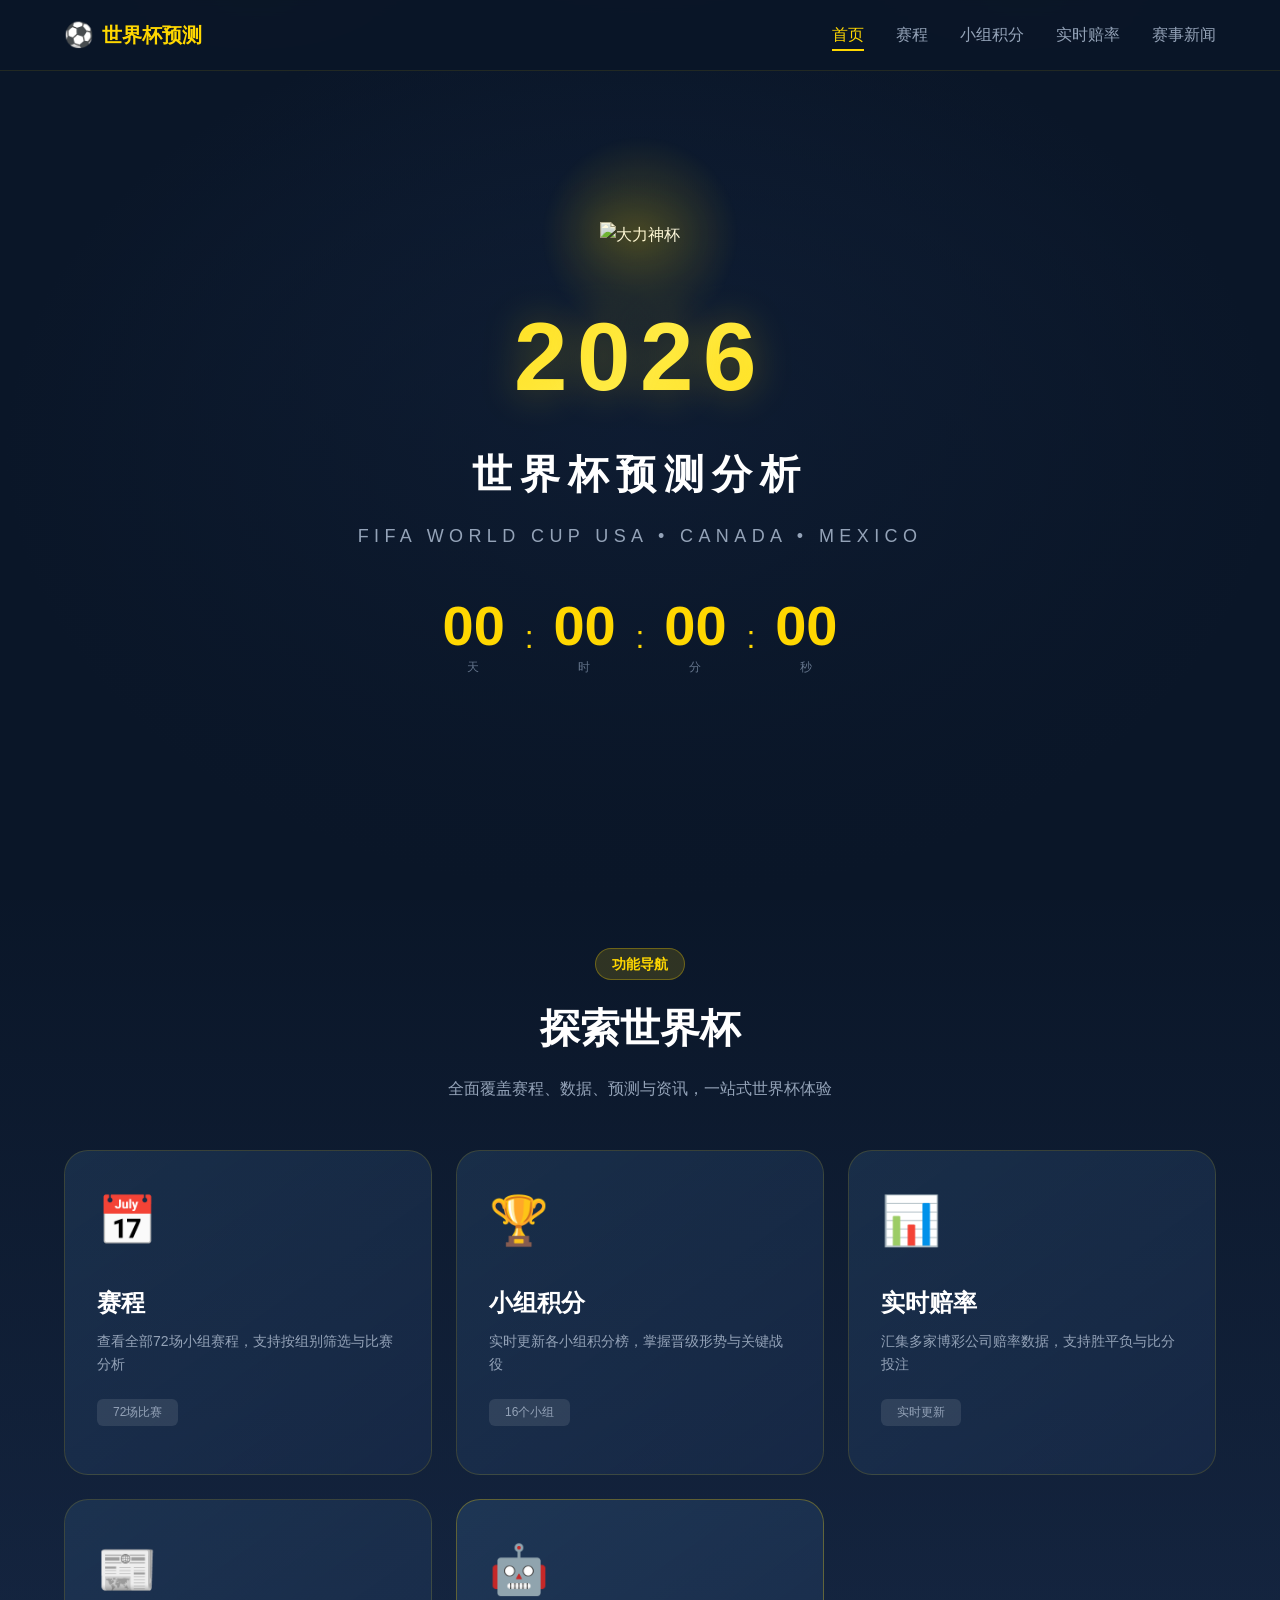
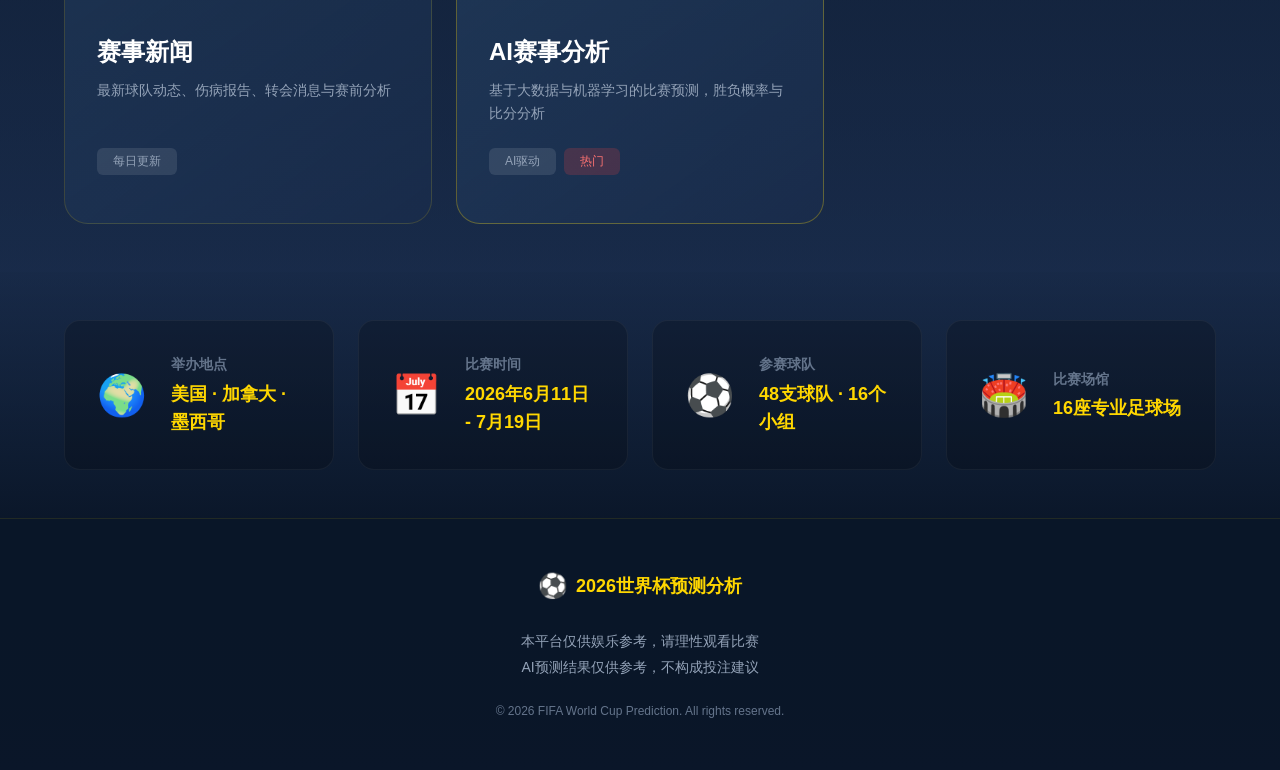
==== index.html @ 812a58b4 "v2.0: 新网站架构 - 6页面完整版" ====
<!DOCTYPE html>
<html lang="zh-CN">
<head>
    <meta charset="UTF-8">
    <meta name="viewport" content="width=device-width, initial-scale=1.0">
    <title>2026世界杯预测分析 - 官方网站</title>
    <link rel="stylesheet" href="styles.css">
</head>
<body>
    <!-- 导航栏 -->
    <nav class="main-nav">
        <div class="nav-container">
            <a href="index.html" class="nav-logo">
                <span class="logo-icon">⚽</span>
                <span class="logo-text">世界杯预测</span>
            </a>
            <ul class="nav-menu">
                <li><a href="index.html" class="nav-link active">首页</a></li>
                <li><a href="schedule.html" class="nav-link">赛程</a></li>
                <li><a href="#" class="nav-link">小组积分</a></li>
                <li><a href="#" class="nav-link">实时赔率</a></li>
                <li><a href="#" class="nav-link">赛事新闻</a></li>
            </ul>
            <button class="nav-toggle" id="navToggle">
                <span></span>
                <span></span>
                <span></span>
            </button>
        </div>
    </nav>

    <!-- 顶部英雄区域 -->
    <header class="hero-section">
        <div class="hero-overlay"></div>
        <div class="stadium-lights"></div>
        <div class="hero-content">
            <div class="trophy-container">
                <img src="https://upload.wikimedia.org/wikipedia/commons/thumb/b/b9/2022_FIFA_World_Cup_%E2%80%93_Trophy.jpg/800px-2022_FIFA_World_Cup_%E2%80%93_Trophy.jpg" 
                     alt="大力神杯" class="trophy-icon">
                <div class="trophy-glow"></div>
            </div>
            <h1 class="hero-title">
                <span class="year-text">2026</span>
                <span class="world-cup-text">世界杯预测分析</span>
            </h1>
            <p class="hero-subtitle">FIFA World Cup USA • Canada • Mexico</p>
            <div class="match-countdown">
                <div class="countdown-item">
                    <span class="countdown-number" id="days">--</span>
                    <span class="countdown-label">天</span>
                </div>
                <div class="countdown-separator">:</div>
                <div class="countdown-item">
                    <span class="countdown-number" id="hours">--</span>
                    <span class="countdown-label">时</span>
                </div>
                <div class="countdown-separator">:</div>
                <div class="countdown-item">
                    <span class="countdown-number" id="minutes">--</span>
                    <span class="countdown-label">分</span>
                </div>
                <div class="countdown-separator">:</div>
                <div class="countdown-item">
                    <span class="countdown-number" id="seconds">--</span>
                    <span class="countdown-label">秒</span>
                </div>
            </div>
        </div>
    </header>

    <!-- 功能入口卡片 -->
    <section class="section portal-section">
        <div class="container">
            <div class="section-header">
                <span class="section-badge">功能导航</span>
                <h2 class="section-title">探索世界杯</h2>
                <p class="section-desc">全面覆盖赛程、数据、预测与资讯，一站式世界杯体验</p>
            </div>
            
            <div class="portal-grid">
                <!-- 赛程入口 -->
                <a href="schedule.html" class="portal-card">
                    <div class="portal-icon">📅</div>
                    <h3 class="portal-title">赛程</h3>
                    <p class="portal-desc">查看全部72场小组赛程，支持按组别筛选与比赛分析</p>
                    <div class="portal-meta">
                        <span class="portal-badge">72场比赛</span>
                    </div>
                    <div class="portal-arrow">→</div>
                </a>

                <!-- 小组积分入口 -->
                <a href="#" class="portal-card">
                    <div class="portal-icon">🏆</div>
                    <h3 class="portal-title">小组积分</h3>
                    <p class="portal-desc">实时更新各小组积分榜，掌握晋级形势与关键战役</p>
                    <div class="portal-meta">
                        <span class="portal-badge">16个小组</span>
                    </div>
                    <div class="portal-arrow">→</div>
                </a>

                <!-- 实时赔率入口 -->
                <a href="#" class="portal-card">
                    <div class="portal-icon">📊</div>
                    <h3 class="portal-title">实时赔率</h3>
                    <p class="portal-desc">汇集多家博彩公司赔率数据，支持胜平负与比分投注</p>
                    <div class="portal-meta">
                        <span class="portal-badge">实时更新</span>
                    </div>
                    <div class="portal-arrow">→</div>
                </a>

                <!-- 赛事新闻入口 -->
                <a href="#" class="portal-card">
                    <div class="portal-icon">📰</div>
                    <h3 class="portal-title">赛事新闻</h3>
                    <p class="portal-desc">最新球队动态、伤病报告、转会消息与赛前分析</p>
                    <div class="portal-meta">
                        <span class="portal-badge">每日更新</span>
                    </div>
                    <div class="portal-arrow">→</div>
                </a>

                <!-- 实时赛事分析入口 -->
                <a href="#" class="portal-card featured">
                    <div class="portal-icon">🤖</div>
                    <h3 class="portal-title">AI赛事分析</h3>
                    <p class="portal-desc">基于大数据与机器学习的比赛预测，胜负概率与比分分析</p>
                    <div class="portal-meta">
                        <span class="portal-badge">AI驱动</span>
                        <span class="portal-badge hot">热门</span>
                    </div>
                    <div class="portal-arrow">→</div>
                </a>
            </div>
        </div>
    </section>

    <!-- 赛事信息 -->
    <section class="section info-section">
        <div class="container">
            <div class="info-grid">
                <div class="info-card">
                    <div class="info-icon">🌍</div>
                    <div class="info-content">
                        <h4>举办地点</h4>
                        <p>美国 · 加拿大 · 墨西哥</p>
                    </div>
                </div>
                <div class="info-card">
                    <div class="info-icon">📅</div>
                    <div class="info-content">
                        <h4>比赛时间</h4>
                        <p>2026年6月11日 - 7月19日</p>
                    </div>
                </div>
                <div class="info-card">
                    <div class="info-icon">⚽</div>
                    <div class="info-content">
                        <h4>参赛球队</h4>
                        <p>48支球队 · 16个小组</p>
                    </div>
                </div>
                <div class="info-card">
                    <div class="info-icon">🏟️</div>
                    <div class="info-content">
                        <h4>比赛场馆</h4>
                        <p>16座专业足球场</p>
                    </div>
                </div>
            </div>
        </div>
    </section>

    <!-- 页脚 -->
    <footer class="site-footer">
        <div class="container">
            <div class="footer-content">
                <div class="footer-brand">
                    <span class="footer-logo">⚽</span>
                    <span class="footer-text">2026世界杯预测分析</span>
                </div>
                <div class="footer-disclaimer">
                    <p>本平台仅供娱乐参考，请理性观看比赛</p>
                    <p>AI预测结果仅供参考，不构成投注建议</p>
                </div>
                <div class="footer-links">
                    <p>© 2026 FIFA World Cup Prediction. All rights reserved.</p>
                </div>
            </div>
        </div>
    </footer>

    <script>
        // 倒计时功能
        function initCountdown() {
            const worldCupStart = new Date('2026-06-11T19:00:00-05:00');
            
            function updateCountdown() {
                const now = new Date();
                const diff = worldCupStart - now;

                if (diff <= 0) {
                    document.getElementById('days').textContent = '00';
                    document.getElementById('hours').textContent = '00';
                    document.getElementById('minutes').textContent = '00';
                    document.getElementById('seconds').textContent = '00';
                    return;
                }

                const days = Math.floor(diff / (1000 * 60 * 60 * 24));
                const hours = Math.floor((diff % (1000 * 60 * 60 * 24)) / (1000 * 60 * 60));
                const minutes = Math.floor((diff % (1000 * 60 * 60)) / (1000 * 60));
                const seconds = Math.floor((diff % (1000 * 60)) / 1000);

                document.getElementById('days').textContent = String(days).padStart(2, '0');
                document.getElementById('hours').textContent = String(hours).padStart(2, '0');
                document.getElementById('minutes').textContent = String(minutes).padStart(2, '0');
                document.getElementById('seconds').textContent = String(seconds).padStart(2, '0');
            }

            updateCountdown();
            setInterval(updateCountdown, 1000);
        }

        // 导航功能
        function initNavigation() {
            const navToggle = document.getElementById('navToggle');
            const navMenu = document.querySelector('.nav-menu');
            const mainNav = document.querySelector('.main-nav');

            navToggle.addEventListener('click', () => {
                navToggle.classList.toggle('active');
                navMenu.classList.toggle('active');
            });

            window.addEventListener('scroll', () => {
                if (window.scrollY > 100) {
                    mainNav.classList.add('scrolled');
                } else {
                    mainNav.classList.remove('scrolled');
                }
            });
        }

        // 卡片动画
        function initAnimations() {
            const cards = document.querySelectorAll('.portal-card');
            cards.forEach((card, index) => {
                card.style.animationDelay = `${index * 100}ms`;
                card.classList.add('fade-in');
            });
        }

        document.addEventListener('DOMContentLoaded', () => {
            initCountdown();
            initNavigation();
            initAnimations();
        });
    </script>
</body>
</html>
---- styles.css ----
/* ==========================================
   2026世界杯预测分析 - 样式表
   深蓝色主题 · 模块化设计 · 响应式布局
   ========================================== */

/* CSS变量 */
:root {
    /* 主题色 */
    --primary-dark: #0a1628;
    --primary-blue: #1a2d4d;
    --primary-light: #2a4a6d;
    --accent-gold: #ffd700;
    --accent-gold-light: #ffe44d;
    
    /* 功能色 */
    --success-green: #4ade80;
    --warning-orange: #fb923c;
    --danger-red: #f87171;
    --info-blue: #60a5fa;
    
    /* 文字色 */
    --text-primary: #ffffff;
    --text-secondary: #94a3b8;
    --text-muted: #64748b;
    
    /* 渐变 */
    --gradient-gold: linear-gradient(135deg, #ffd700, #ffed4a, #ffd700);
    --gradient-blue: linear-gradient(180deg, #0a1628 0%, #1a2d4d 100%);
    --gradient-card: linear-gradient(145deg, rgba(42, 74, 109, 0.4), rgba(26, 45, 77, 0.6));
    
    /* 间距 */
    --space-xs: 0.25rem;
    --space-sm: 0.5rem;
    --space-md: 1rem;
    --space-lg: 1.5rem;
    --space-xl: 2rem;
    --space-2xl: 3rem;
    
    /* 圆角 */
    --radius-sm: 0.375rem;
    --radius-md: 0.75rem;
    --radius-lg: 1rem;
    --radius-xl: 1.5rem;
    
    /* 阴影 */
    --shadow-sm: 0 2px 4px rgba(0, 0, 0, 0.3);
    --shadow-md: 0 4px 12px rgba(0, 0, 0, 0.4);
    --shadow-lg: 0 8px 24px rgba(0, 0, 0, 0.5);
    --shadow-glow: 0 0 30px rgba(255, 215, 0, 0.3);
}

/* 重置与基础 */
*, *::before, *::after {
    box-sizing: border-box;
    margin: 0;
    padding: 0;
}

html {
    scroll-behavior: smooth;
}

body {
    font-family: 'Segoe UI', 'PingFang SC', 'Microsoft YaHei', sans-serif;
    background: var(--gradient-blue);
    color: var(--text-primary);
    line-height: 1.6;
    min-height: 100vh;
    overflow-x: hidden;
}

a {
    color: inherit;
    text-decoration: none;
}

ul, ol {
    list-style: none;
}

img {
    max-width: 100%;
    height: auto;
}

/* 容器 */
.container {
    width: 100%;
    max-width: 1200px;
    margin: 0 auto;
    padding: 0 var(--space-lg);
}

/* 章节通用 */
.section {
    padding: var(--space-2xl) 0;
}

/* ==========================================
   顶部英雄区域
   ========================================== */
.hero-section {
    position: relative;
    min-height: 100vh;
    display: flex;
    flex-direction: column;
    align-items: center;
    justify-content: center;
    text-align: center;
    overflow: hidden;
    background: 
        radial-gradient(ellipse at center, rgba(26, 45, 77, 0.8) 0%, rgba(10, 22, 40, 1) 70%),
        url('https://images.unsplash.com/photo-1574629810360-7efbbe195018?w=1920&q=80') center/cover;
}

.hero-overlay {
    position: absolute;
    inset: 0;
    background: 
        linear-gradient(180deg, rgba(10, 22, 40, 0.3) 0%, rgba(10, 22, 40, 0.7) 50%, rgba(10, 22, 40, 0.95) 100%);
}

.stadium-lights {
    position: absolute;
    top: 0;
    left: 0;
    right: 0;
    height: 300px;
    background: 
        radial-gradient(ellipse 30% 50% at 20% 0%, rgba(255, 215, 0, 0.1) 0%, transparent 50%),
        radial-gradient(ellipse 30% 50% at 80% 0%, rgba(255, 215, 0, 0.1) 0%, transparent 50%),
        radial-gradient(ellipse 50% 30% at 50% 0%, rgba(255, 215, 0, 0.05) 0%, transparent 50%);
    pointer-events: none;
}

.hero-content {
    position: relative;
    z-index: 10;
    padding: var(--space-xl);
}

.trophy-container {
    position: relative;
    display: inline-block;
    margin-bottom: var(--space-xl);
}

.trophy-icon {
    width: 120px;
    height: auto;
    filter: drop-shadow(0 0 20px rgba(255, 215, 0, 0.5));
    animation: float 3s ease-in-out infinite;
}

@keyframes float {
    0%, 100% { transform: translateY(0); }
    50% { transform: translateY(-10px); }
}

.trophy-glow {
    position: absolute;
    top: 50%;
    left: 50%;
    transform: translate(-50%, -50%);
    width: 200px;
    height: 200px;
    background: radial-gradient(circle, rgba(255, 215, 0, 0.2) 0%, transparent 70%);
    animation: pulse 2s ease-in-out infinite;
}

@keyframes pulse {
    0%, 100% { opacity: 0.5; transform: translate(-50%, -50%) scale(1); }
    50% { opacity: 1; transform: translate(-50%, -50%) scale(1.1); }
}

.hero-title {
    display: flex;
    flex-direction: column;
    gap: var(--space-sm);
    margin-bottom: var(--space-md);
}

.year-text {
    font-size: clamp(3rem, 10vw, 6rem);
    font-weight: 900;
    background: var(--gradient-gold);
    -webkit-background-clip: text;
    -webkit-text-fill-color: transparent;
    background-clip: text;
    text-shadow: 0 0 40px rgba(255, 215, 0, 0.3);
    letter-spacing: 0.1em;
}

.world-cup-text {
    font-size: clamp(1.5rem, 4vw, 2.5rem);
    font-weight: 600;
    color: var(--text-primary);
    letter-spacing: 0.2em;
}

.hero-subtitle {
    font-size: clamp(0.875rem, 2vw, 1.125rem);
    color: var(--text-secondary);
    letter-spacing: 0.3em;
    text-transform: uppercase;
    margin-bottom: var(--space-2xl);
}

.match-countdown {
    display: flex;
    align-items: center;
    justify-content: center;
    gap: var(--space-md);
}

.countdown-item {
    display: flex;
    flex-direction: column;
    align-items: center;
    min-width: 70px;
}

.countdown-number {
    font-size: clamp(2rem, 6vw, 3.5rem);
    font-weight: 700;
    color: var(--accent-gold);
    line-height: 1;
    font-variant-numeric: tabular-nums;
}

.countdown-label {
    font-size: 0.75rem;
    color: var(--text-muted);
    text-transform: uppercase;
    letter-spacing: 0.1em;
    margin-top: var(--space-xs);
}

.countdown-separator {
    font-size: 2rem;
    color: var(--accent-gold);
    font-weight: 300;
    animation: blink 1s step-end infinite;
}

@keyframes blink {
    0%, 100% { opacity: 1; }
    50% { opacity: 0.3; }
}

/* ==========================================
   导航栏
   ========================================== */
.main-nav {
    position: fixed;
    top: 0;
    left: 0;
    right: 0;
    z-index: 1000;
    background: rgba(10, 22, 40, 0.95);
    backdrop-filter: blur(10px);
    border-bottom: 1px solid rgba(255, 215, 0, 0.1);
    transition: all 0.3s ease;
}

.main-nav.scrolled {
    background: rgba(10, 22, 40, 0.98);
    box-shadow: var(--shadow-md);
}

.nav-container {
    display: flex;
    align-items: center;
    justify-content: space-between;
    max-width: 1200px;
    margin: 0 auto;
    padding: var(--space-md) var(--space-lg);
}

.nav-logo {
    display: flex;
    align-items: center;
    gap: var(--space-sm);
}

.logo-icon {
    font-size: 1.5rem;
}

.logo-text {
    font-size: 1.25rem;
    font-weight: 700;
    color: var(--accent-gold);
}

.nav-menu {
    display: flex;
    gap: var(--space-xl);
}

.nav-link {
    position: relative;
    padding: var(--space-sm) 0;
    font-weight: 500;
    color: var(--text-secondary);
    transition: color 0.3s ease;
}

.nav-link:hover,
.nav-link.active {
    color: var(--accent-gold);
}

.nav-link::after {
    content: '';
    position: absolute;
    bottom: 0;
    left: 0;
    width: 0;
    height: 2px;
    background: var(--accent-gold);
    transition: width 0.3s ease;
}

.nav-link:hover::after,
.nav-link.active::after {
    width: 100%;
}

.nav-toggle {
    display: none;
    flex-direction: column;
    gap: 5px;
    background: none;
    border: none;
    cursor: pointer;
    padding: var(--space-sm);
}

.nav-toggle span {
    width: 24px;
    height: 2px;
    background: var(--text-primary);
    transition: all 0.3s ease;
}

/* ==========================================
   功能入口卡片
   ========================================== */
.portal-section {
    background: linear-gradient(180deg, rgba(10, 22, 40, 0.95) 0%, rgba(26, 45, 77, 0.5) 100%);
}

.section-header {
    text-align: center;
    margin-bottom: var(--space-2xl);
}

.section-badge {
    display: inline-block;
    padding: var(--space-xs) var(--space-md);
    background: rgba(255, 215, 0, 0.15);
    color: var(--accent-gold);
    font-size: 0.875rem;
    font-weight: 600;
    border-radius: var(--radius-xl);
    border: 1px solid rgba(255, 215, 0, 0.3);
    margin-bottom: var(--space-md);
}

.section-title {
    font-size: clamp(1.75rem, 4vw, 2.5rem);
    font-weight: 700;
    margin-bottom: var(--space-md);
}

.section-desc {
    font-size: 1rem;
    color: var(--text-secondary);
    max-width: 600px;
    margin: 0 auto;
}

.portal-grid {
    display: grid;
    grid-template-columns: repeat(auto-fit, minmax(280px, 1fr));
    gap: var(--space-lg);
}

.portal-card {
    position: relative;
    display: flex;
    flex-direction: column;
    padding: var(--space-xl);
    background: var(--gradient-card);
    border-radius: var(--radius-xl);
    border: 1px solid rgba(255, 215, 0, 0.15);
    transition: all 0.3s ease;
    cursor: pointer;
    overflow: hidden;
}

.portal-card::before {
    content: '';
    position: absolute;
    top: 0;
    left: 0;
    right: 0;
    height: 3px;
    background: var(--gradient-gold);
    transform: scaleX(0);
    transition: transform 0.3s ease;
}

.portal-card:hover {
    transform: translateY(-8px);
    border-color: rgba(255, 215, 0, 0.4);
    box-shadow: var(--shadow-glow);
}

.portal-card:hover::before {
    transform: scaleX(1);
}

.portal-card.featured {
    border-color: rgba(255, 215, 0, 0.3);
    background: linear-gradient(145deg, rgba(42, 74, 109, 0.5), rgba(26, 45, 77, 0.7));
}

.portal-icon {
    font-size: 3rem;
    margin-bottom: var(--space-lg);
}

.portal-title {
    font-size: 1.5rem;
    font-weight: 700;
    color: var(--text-primary);
    margin-bottom: var(--space-sm);
}

.portal-desc {
    font-size: 0.875rem;
    color: var(--text-secondary);
    flex: 1;
    margin-bottom: var(--space-lg);
}

.portal-meta {
    display: flex;
    gap: var(--space-sm);
    flex-wrap: wrap;
    margin-bottom: var(--space-md);
}

.portal-badge {
    padding: var(--space-xs) var(--space-md);
    background: rgba(255, 255, 255, 0.1);
    border-radius: var(--radius-sm);
    font-size: 0.75rem;
    color: var(--text-secondary);
}

.portal-badge.hot {
    background: rgba(239, 68, 68, 0.2);
    color: var(--danger-red);
}

.portal-arrow {
    position: absolute;
    bottom: var(--space-lg);
    right: var(--space-lg);
    font-size: 1.5rem;
    color: var(--accent-gold);
    opacity: 0;
    transform: translateX(-10px);
    transition: all 0.3s ease;
}

.portal-card:hover .portal-arrow {
    opacity: 1;
    transform: translateX(0);
}

/* ==========================================
   赛事信息卡片
   ========================================== */
.info-section {
    background: linear-gradient(180deg, rgba(26, 45, 77, 0.3) 0%, rgba(10, 22, 40, 0.95) 100%);
}

.info-grid {
    display: grid;
    grid-template-columns: repeat(auto-fit, minmax(200px, 1fr));
    gap: var(--space-lg);
}

.info-card {
    display: flex;
    align-items: center;
    gap: var(--space-lg);
    padding: var(--space-xl);
    background: rgba(0, 0, 0, 0.2);
    border-radius: var(--radius-lg);
    border: 1px solid rgba(255, 255, 255, 0.05);
}

.info-icon {
    font-size: 2.5rem;
}

.info-content h4 {
    font-size: 0.875rem;
    color: var(--text-muted);
    margin-bottom: var(--space-xs);
}

.info-content p {
    font-size: 1.125rem;
    font-weight: 600;
    color: var(--accent-gold);
}

/* ==========================================
   页脚
   ========================================== */
.site-footer {
    background: rgba(10, 22, 40, 0.98);
    border-top: 1px solid rgba(255, 215, 0, 0.1);
    padding: var(--space-2xl) 0;
}

.footer-content {
    text-align: center;
}

.footer-brand {
    display: flex;
    align-items: center;
    justify-content: center;
    gap: var(--space-sm);
    margin-bottom: var(--space-lg);
}

.footer-logo {
    font-size: 1.5rem;
}

.footer-text {
    font-size: 1.125rem;
    font-weight: 700;
    color: var(--accent-gold);
}

.footer-disclaimer {
    margin-bottom: var(--space-lg);
}

.footer-disclaimer p {
    font-size: 0.875rem;
    color: var(--text-secondary);
    margin-bottom: var(--space-xs);
}

.footer-links {
    font-size: 0.75rem;
    color: var(--text-muted);
}

/* ==========================================
   赛程页面
   ========================================== */
.page-header {
    padding: 120px 0 60px;
    text-align: center;
    background: 
        radial-gradient(ellipse at center top, rgba(26, 45, 77, 0.6) 0%, rgba(10, 22, 40, 1) 70%);
}

.page-title {
    font-size: clamp(2rem, 5vw, 3rem);
    font-weight: 700;
    color: var(--accent-gold);
    margin-bottom: var(--space-md);
}

.page-subtitle {
    font-size: 1rem;
    color: var(--text-secondary);
}

/* 筛选栏 */
.filter-bar {
    display: flex;
    flex-wrap: wrap;
    gap: var(--space-sm);
    justify-content: center;
    margin-bottom: var(--space-2xl);
    padding: var(--space-lg);
    background: rgba(0, 0, 0, 0.2);
    border-radius: var(--radius-lg);
}

.filter-btn {
    padding: var(--space-sm) var(--space-lg);
    background: rgba(255, 255, 255, 0.05);
    border: 1px solid rgba(255, 255, 255, 0.1);
    border-radius: var(--radius-md);
    color: var(--text-secondary);
    font-size: 0.875rem;
    font-weight: 500;
    cursor: pointer;
    transition: all 0.3s ease;
}

.filter-btn:hover {
    background: rgba(255, 215, 0, 0.1);
    border-color: rgba(255, 215, 0, 0.3);
}

.filter-btn.active {
    background: var(--accent-gold);
    color: var(--primary-dark);
    border-color: var(--accent-gold);
}

/* 比赛列表 */
.schedule-section {
    background: linear-gradient(180deg, rgba(26, 45, 77, 0.3) 0%, rgba(10, 22, 40, 0.95) 100%);
}

.date-section {
    margin-bottom: var(--space-2xl);
}

.date-header {
    display: flex;
    align-items: center;
    gap: var(--space-md);
    margin-bottom: var(--space-lg);
    padding-bottom: var(--space-md);
    border-bottom: 1px solid rgba(255, 215, 0, 0.2);
}

.date-badge {
    padding: var(--space-sm) var(--space-lg);
    background: var(--accent-gold);
    color: var(--primary-dark);
    font-weight: 700;
    border-radius: var(--radius-md);
}

.weekday {
    color: var(--text-secondary);
    font-size: 0.875rem;
}

.matches-grid {
    display: grid;
    grid-template-columns: repeat(auto-fill, minmax(320px, 1fr));
    gap: var(--space-lg);
}

/* 比赛卡片 */
.match-card {
    background: var(--gradient-card);
    border-radius: var(--radius-xl);
    border: 1px solid rgba(255, 215, 0, 0.1);
    overflow: hidden;
    cursor: pointer;
    transition: all 0.3s ease;
}

.match-card:hover {
    transform: translateY(-5px);
    border-color: rgba(255, 215, 0, 0.4);
    box-shadow: var(--shadow-glow);
}

.match-header {
    display: flex;
    justify-content: space-between;
    padding: var(--space-md) var(--space-lg);
    background: rgba(0, 0, 0, 0.3);
    border-bottom: 1px solid rgba(255, 215, 0, 0.1);
}

.group-tag {
    background: rgba(255, 215, 0, 0.2);
    color: var(--accent-gold);
    padding: var(--space-xs) var(--space-md);
    border-radius: var(--radius-sm);
    font-size: 0.75rem;
    font-weight: 600;
}

.venue-tag {
    background: rgba(96, 165, 250, 0.2);
    color: var(--info-blue);
    padding: var(--space-xs) var(--space-md);
    border-radius: var(--radius-sm);
    font-size: 0.75rem;
}

.match-teams-simple {
    display: grid;
    grid-template-columns: 1fr auto 1fr;
    gap: var(--space-md);
    padding: var(--space-xl);
    align-items: center;
}

.team-simple {
    display: flex;
    flex-direction: column;
    align-items: center;
    gap: var(--space-sm);
}

.team-simple.away {
    text-align: center;
}

.team-flag-small {
    width: 40px;
    height: 28px;
    border-radius: var(--radius-sm);
    box-shadow: var(--shadow-sm);
}

.team-name-simple {
    font-size: 0.875rem;
    font-weight: 600;
    text-align: center;
}

.vs-simple {
    display: flex;
    flex-direction: column;
    align-items: center;
    gap: var(--space-xs);
}

.vs-text-small {
    font-size: 0.875rem;
    font-weight: 700;
    color: var(--text-muted);
}

.match-time-simple {
    font-size: 0.75rem;
    color: var(--accent-gold);
    font-weight: 600;
}

.match-footer {
    padding: var(--space-md) var(--space-lg);
    text-align: center;
    border-top: 1px solid rgba(255, 255, 255, 0.05);
}

.analysis-hint {
    font-size: 0.75rem;
    color: var(--text-muted);
}

/* 国旗样式 */
.mexico-flag-sm { background: linear-gradient(180deg, #006341 33%, #ffffff 33%, #ffffff 66%, #ce1126 66%); }
.brazil-flag-sm { background: linear-gradient(180deg, #009739 25%, #fff 25%, #fff 50%, #fedd00 50%, #fedd00 75%, #002776 75%); }
.argentina-flag-sm { background: linear-gradient(180deg, #74acdf 33%, #ffffff 33%, #ffffff 66%, #f6b40e 66%); }
.france-flag-sm { background: linear-gradient(180deg, #002395 33%, #ffffff 33%, #ffffff 66%, #ed2939 66%); }
.england-flag-sm { background: linear-gradient(180deg, #ffffff 50%, #cf081f 50%); position: relative; }
.england-flag-sm::after { content: ''; position: absolute; top: 20%; left: 0; right: 0; height: 10%; background: #fff; }
.germany-flag-sm { background: linear-gradient(180deg, #000000 33%, #dd0000 33%, #dd0000 66%, #ffcc00 66%); }
.spain-flag-sm { background: linear-gradient(180deg, #c60b1e 20%, #ffc400 20%, #ffc400 40%, #c60b1e 40%); }
.italy-flag-sm { background: linear-gradient(180deg, #009246 33%, #ffffff 33%, #ffffff 66%, #ce2b37 66%); }
.portugal-flag-sm { background: linear-gradient(180deg, #006600 33%, #ff0000 33%, #ff0000 66%, #ffc400 66%); }
.netherlands-flag-sm { background: linear-gradient(180deg, #ae1c28 33%, #ffffff 33%, #ffffff 66%, #21468b 66%); }
.belgium-flag-sm { background: linear-gradient(180deg, #000000 33%, #ffd90c 33%, #ffd90c 66%, #ff0f21 66%); }
.uruguay-flag-sm { background: linear-gradient(180deg, #ffffff 50%, #0038a8 50%); position: relative; }
.croatia-flag-sm { background: linear-gradient(180deg, #ff0000 33%, #ffffff 33%, #ffffff 66%, #171796 66%); }
.denmark-flag-sm { background: linear-gradient(180deg, #ff0000 50%, #ffffff 50%); position: relative; }
.sweden-flag-sm { background: linear-gradient(180deg, #006aa7 33%, #fecc00 33%, #fecc00 66%, #006aa7 66%); }
.switzerland-flag-sm { background: #ff0000; position: relative; }
.switzerland-flag-sm::before { content: '+'; position: absolute; top: 50%; left: 50%; transform: translate(-50%, -50%); color: white; font-size: 16px; font-weight: bold; }
.poland-flag-sm { background: linear-gradient(180deg, #ffffff 50%, #dc143c 50%); }
.norway-flag-sm { background: linear-gradient(180deg, #ba0c2f 33%, #ffffff 33%, #ffffff 66%, #00205b 66%); }
.austria-flag-sm { background: linear-gradient(180deg, #ed2939 33%, #ffffff 33%, #ffffff 66%, #ed2939 66%); }
.ukraine-flag-sm { background: linear-gradient(180deg, #005bbb 50%, #ffd500 50%); }
.serbia-flag-sm { background: linear-gradient(180deg, #c6363c 33%, #0f47af 33%, #0f47af 66%, #ffffff 66%); }
.greece-flag-sm { background: linear-gradient(180deg, #0d5eaf 33%, #ffffff 33%, #ffffff 66%, #0d5eaf 66%); }
.hungary-flag-sm { background: linear-gradient(180deg, #cc0000 33%, #ffffff 33%, #ffffff 66%, #498245 66%); }
.usa-flag-sm { background: linear-gradient(180deg, #b22234 33%, #ffffff 33%, #ffffff 50%, #3c3b6e 50%); }
.canada-flag-sm { background: linear-gradient(180deg, #ff0000 33%, #ffffff 33%, #ffffff 66%, #ff0000 66%); position: relative; }
.nigeria-flag-sm { background: linear-gradient(180deg, #008751 33%, #ffffff 33%, #ffffff 66%, #008751 66%); }
.senegal-flag-sm { background: linear-gradient(180deg, #00853f 33%, #fdef42 33%, #fdef42 66%, #e31b23 66%); }
.morocco-flag-sm { background: linear-gradient(180deg, #c1272d 50%, #006233 50%); }
.egypt-flag-sm { background: linear-gradient(180deg, #ce1126 33%, #ffffff 33%, #ffffff 66%, #000000 66%); }
.southafrica-flag-sm { background: linear-gradient(135deg, #002395 25%, #ffffff 25%, #ffffff 50%, #e03c31 50%, #e03c31 75%, #000000 75%); }
.algeria-flag-sm { background: linear-gradient(180deg, #006633 50%, #d21034 50%); }
.tunisia-flag-sm { background: linear-gradient(180deg, #e70013 33%, #ffffff 33%, #ffffff 66%, #e70013 66%); }
.japan-flag-sm { background: #ffffff; position: relative; }
.japan-flag-sm::after { content: ''; position: absolute; top: 50%; left: 50%; transform: translate(-50%, -50%); width: 16px; height: 16px; background: #bc002d; border-radius: 50%; }
.korea-flag-sm { background: linear-gradient(180deg, #ffffff 50%, #cd2e3a 50%); position: relative; }
.iran-flag-sm { background: linear-gradient(180deg, #239f40 33%, #ffffff 33%, #ffffff 50%, #da0000 50%); }
.australia-flag-sm { background: linear-gradient(180deg, #00008b 33%, #ffffff 33%, #ffffff 66%, #ff0000 66%); }
.newzealand-flag-sm { background: #00247d; position: relative; }
.newzealand-flag-sm::before { content: '🇳🇿'; position: absolute; top: 50%; left: 50%; transform: translate(-50%, -50%); }
.peru-flag-sm { background: linear-gradient(180deg, #d91023 33%, #ffffff 33%, #ffffff 66%, #d91023 66%); }
.chile-flag-sm { background: linear-gradient(180deg, #d52b1e 33%, #ffffff 33%, #ffffff 66%, #0039a6 66%); }
.ecuador-flag-sm { background: linear-gradient(180deg, #ffd100 33%, #0033a0 33%, #0033a0 66%, #ff0000 66%); }
.colombia-flag-sm { background: linear-gradient(180deg, #fcd116 33%, #003893 33%, #003893 66%, #ce1126 66%); }
.jamaica-flag-sm { background: linear-gradient(180deg, #009b3a 33%, #000000 33%, #000000 66%, #fed100 66%); }
.default-flag-sm { background: linear-gradient(180deg, #666 33%, #fff 33%, #fff 66%, #666 66%); }

/* ==========================================
   弹窗
   ========================================== */
.modal-overlay {
    position: fixed;
    inset: 0;
    background: rgba(0, 0, 0, 0.8);
    backdrop-filter: blur(5px);
    z-index: 2000;
    display: flex;
    align-items: center;
    justify-content: center;
    opacity: 0;
    visibility: hidden;
    transition: all 0.3s ease;
}

.modal-overlay.active {
    opacity: 1;
    visibility: visible;
}

.modal-content {
    position: relative;
    width: 90%;
    max-width: 800px;
    max-height: 90vh;
    background: var(--primary-blue);
    border-radius: var(--radius-xl);
    border: 1px solid rgba(255, 215, 0, 0.2);
    box-shadow: var(--shadow-lg);
    overflow: hidden;
    transform: scale(0.9);
    transition: transform 0.3s ease;
}

.modal-overlay.active .modal-content {
    transform: scale(1);
}

.modal-close {
    position: absolute;
    top: var(--space-md);
    right: var(--space-md);
    width: 40px;
    height: 40px;
    background: rgba(0, 0, 0, 0.3);
    border: none;
    border-radius: 50%;
    color: var(--text-primary);
    font-size: 1.5rem;
    cursor: pointer;
    z-index: 10;
    transition: all 0.3s ease;
}

.modal-close:hover {
    background: var(--accent-gold);
    color: var(--primary-dark);
}

.modal-body {
    max-height: 90vh;
    overflow-y: auto;
    padding: var(--space-xl);
}

/* 分析弹窗内容 */
.analysis-modal {
    color: var(--text-primary);
}

.modal-header-section {
    text-align: center;
    margin-bottom: var(--space-xl);
    padding-bottom: var(--space-lg);
    border-bottom: 1px solid rgba(255, 215, 0, 0.2);
}

.modal-group-badge {
    display: inline-block;
    padding: var(--space-xs) var(--space-md);
    background: rgba(255, 215, 0, 0.2);
    color: var(--accent-gold);
    font-size: 0.75rem;
    font-weight: 600;
    border-radius: var(--radius-sm);
    margin-bottom: var(--space-md);
}

.modal-header-section h2 {
    font-size: 1.75rem;
    font-weight: 700;
    margin-bottom: var(--space-sm);
}

.modal-match-info {
    font-size: 0.875rem;
    color: var(--text-secondary);
}

.ai-prediction {
    width: 100%;
}

.ai-badge {
    display: inline-flex;
    align-items: center;
    gap: var(--space-sm);
    padding: var(--space-sm) var(--space-lg);
    background: linear-gradient(135deg, rgba(139, 92, 246, 0.2), rgba(139, 92, 246, 0.1));
    border: 1px solid rgba(139, 92, 246, 0.3);
    border-radius: var(--radius-xl);
    font-size: 0.875rem;
    font-weight: 600;
    color: #a78bfa;
    margin-bottom: var(--space-lg);
}

.prediction-grid {
    display: grid;
    grid-template-columns: repeat(auto-fit, minmax(200px, 1fr));
    gap: var(--space-lg);
    margin-bottom: var(--space-xl);
}

.prediction-card {
    background: rgba(0, 0, 0, 0.3);
    border-radius: var(--radius-lg);
    padding: var(--space-lg);
    border: 1px solid rgba(255, 255, 255, 0.05);
}

.card-subtitle {
    font-size: 0.875rem;
    font-weight: 600;
    color: var(--text-secondary);
    text-transform: uppercase;
    letter-spacing: 0.05em;
    margin-bottom: var(--space-md);
    text-align: center;
}

.probability-bars {
    display: flex;
    flex-direction: column;
    gap: var(--space-md);
}

.prob-item {
    display: flex;
    flex-direction: column;
    gap: var(--space-xs);
}

.prob-label {
    display: flex;
    justify-content: space-between;
    font-size: 0.875rem;
}

.country-name {
    color: var(--text-secondary);
}

.prob-value {
    font-weight: 700;
}

.win .prob-value { color: var(--success-green); }
.draw .prob-value { color: var(--warning-orange); }
.lose .prob-value { color: var(--danger-red); }

.prob-bar {
    height: 8px;
    background: rgba(255, 255, 255, 0.1);
    border-radius: var(--radius-sm);
    overflow: hidden;
}

.prob-fill {
    height: 100%;
    border-radius: var(--radius-sm);
    transition: width 1s ease-out;
}

.win .prob-fill { background: var(--success-green); }
.draw .prob-fill { background: var(--warning-orange); }
.lose .prob-fill { background: var(--danger-red); }

.score-prediction {
    display: flex;
    align-items: center;
    justify-content: center;
    gap: var(--space-lg);
    margin-bottom: var(--space-md);
}

.score-team {
    font-size: 0.875rem;
    color: var(--text-secondary);
    width: 60px;
    text-align: center;
}

.score-numbers {
    display: flex;
    align-items: center;
    gap: var(--space-sm);
}

.home-score, .away-score {
    font-size: 3rem;
    font-weight: 900;
    color: var(--accent-gold);
    line-height: 1;
}

.score-divider {
    font-size: 2rem;
    color: var(--text-muted);
}

.alternative-scores {
    display: flex;
    align-items: center;
    justify-content: center;
    gap: var(--space-sm);
    font-size: 0.875rem;
    color: var(--text-muted);
}

.alt-score {
    padding: 2px 8px;
    background: rgba(255, 255, 255, 0.1);
    border-radius: var(--radius-sm);
}

.analysis-grid {
    display: grid;
    grid-template-columns: repeat(auto-fit, minmax(280px, 1fr));
    gap: var(--space-lg);
    margin-bottom: var(--space-xl);
}

.analysis-card {
    background: rgba(0, 0, 0, 0.2);
    border-radius: var(--radius-lg);
    padding: var(--space-lg);
    border: 1px solid rgba(255, 255, 255, 0.05);
}

.card-header {
    display: flex;
    align-items: center;
    gap: var(--space-sm);
    margin-bottom: var(--space-md);
}

.card-icon {
    font-size: 1.25rem;
}

.card-title {
    font-size: 1rem;
    font-weight: 600;
    color: var(--text-primary);
}

.advantage-list {
    display: flex;
    flex-direction: column;
    gap: var(--space-sm);
}

.advantage-item {
    display: flex;
    align-items: flex-start;
    gap: var(--space-sm);
    font-size: 0.875rem;
    color: var(--text-secondary);
    line-height: 1.5;
}

.item-bullet {
    flex-shrink: 0;
    width: 8px;
    height: 8px;
    border-radius: 50%;
    margin-top: 6px;
}

.item-bullet.green { background: var(--success-green); }
.item-bullet.orange { background: var(--warning-orange); }
.item-bullet.red { background: var(--danger-red); }

.advantages-card {
    border-left: 3px solid var(--success-green);
}

.concerns-card {
    border-left: 3px solid var(--warning-orange);
}

.risk-section {
    background: rgba(0, 0, 0, 0.2);
    border-radius: var(--radius-lg);
    padding: var(--space-lg);
}

.risk-section h4 {
    font-size: 1rem;
    margin-bottom: var(--space-md);
}

.risk-items {
    display: flex;
    flex-direction: column;
    gap: var(--space-md);
    margin-bottom: var(--space-md);
}

.risk-item {
    display: flex;
    align-items: center;
    gap: var(--space-md);
}

.risk-icon {
    font-size: 1.25rem;
}

.risk-content {
    flex: 1;
}

.risk-title {
    display: block;
    font-size: 0.75rem;
    color: var(--text-muted);
    margin-bottom: var(--space-xs);
}

.risk-bar-container {
    display: flex;
    align-items: center;
    gap: var(--space-sm);
}

.risk-bar {
    flex: 1;
    height: 6px;
    background: rgba(255, 255, 255, 0.1);
    border-radius: var(--radius-sm);
    overflow: hidden;
}

.risk-fill {
    height: 100%;
    background: var(--danger-red);
    border-radius: var(--radius-sm);
}

.risk-value {
    font-size: 0.875rem;
    font-weight: 700;
    color: var(--danger-red);
}

.alert-box {
    display: flex;
    align-items: flex-start;
    gap: var(--space-sm);
    padding: var(--space-md);
    background: rgba(251, 146, 60, 0.1);
    border: 1px solid rgba(251, 146, 60, 0.2);
    border-radius: var(--radius-md);
}

.alert-icon {
    flex-shrink: 0;
}

.alert-text {
    font-size: 0.875rem;
    color: var(--text-secondary);
    line-height: 1.5;
}

/* 锁定分析 */
.locked-analysis {
    text-align: center;
    padding: var(--space-2xl);
}

.lock-icon {
    font-size: 4rem;
    margin-bottom: var(--space-lg);
}

.locked-analysis h3 {
    font-size: 1.5rem;
    margin-bottom: var(--space-md);
}

.locked-analysis p {
    color: var(--text-secondary);
    margin-bottom: var(--space-xl);
}

.unlock-countdown {
    display: flex;
    flex-direction: column;
    align-items: center;
    gap: var(--space-sm);
    margin-bottom: var(--space-xl);
}

.countdown-time {
    font-size: 2rem;
    font-weight: 700;
    color: var(--accent-gold);
    font-variant-numeric: tabular-nums;
}

.preview-teaser {
    background: rgba(0, 0, 0, 0.2);
    border-radius: var(--radius-lg);
    padding: var(--space-xl);
    text-align: left;
}

.preview-teaser h4 {
    margin-bottom: var(--space-md);
}

.preview-teaser ul {
    display: flex;
    flex-direction: column;
    gap: var(--space-sm);
}

.preview-teaser li {
    color: var(--text-secondary);
}

/* ==========================================
   响应式设计
   ========================================== */
@media (max-width: 768px) {
    .nav-menu {
        position: fixed;
        top: 60px;
        left: 0;
        right: 0;
        flex-direction: column;
        background: rgba(10, 22, 40, 0.98);
        padding: var(--space-lg);
        gap: var(--space-md);
        transform: translateY(-100%);
        opacity: 0;
        pointer-events: none;
        transition: all 0.3s ease;
    }

    .nav-menu.active {
        transform: translateY(0);
        opacity: 1;
        pointer-events: auto;
    }

    .nav-toggle {
        display: flex;
    }

    .nav-toggle.active span:nth-child(1) {
        transform: rotate(45deg) translate(5px, 5px);
    }

    .nav-toggle.active span:nth-child(2) {
        opacity: 0;
    }

    .nav-toggle.active span:nth-child(3) {
        transform: rotate(-45deg) translate(5px, -5px);
    }

    .portal-grid {
        grid-template-columns: 1fr;
    }

    .info-grid {
        grid-template-columns: 1fr;
    }

    .filter-bar {
        justify-content: flex-start;
        overflow-x: auto;
        flex-wrap: nowrap;
        padding-bottom: var(--space-md);
    }

    .filter-btn {
        flex-shrink: 0;
    }

    .matches-grid {
        grid-template-columns: 1fr;
    }

    .match-teams-simple {
        padding: var(--space-lg);
    }

    .modal-content {
        width: 95%;
        max-height: 95vh;
    }

    .prediction-grid {
        grid-template-columns: 1fr;
    }

    .analysis-grid {
        grid-template-columns: 1fr;
    }

    .countdown-item {
        min-width: 50px;
    }

    .countdown-number {
        font-size: 1.5rem;
    }
}

@media (max-width: 480px) {
    .container {
        padding: 0 var(--space-md);
    }

    .hero-title {
        gap: var(--space-xs);
    }

    .team-flag-small {
        width: 30px;
        height: 20px;
    }

    .team-name-simple {
        font-size: 0.75rem;
    }

    .home-score, .away-score {
        font-size: 2.5rem;
    }
}

/* ==========================================
   动画
   ========================================== */
.fade-in {
    animation: fadeIn 0.6s ease-out forwards;
}

@keyframes fadeIn {
    from {
        opacity: 0;
        transform: translateY(20px);
    }
    to {
        opacity: 1;
        transform: translateY(0);
    }
}
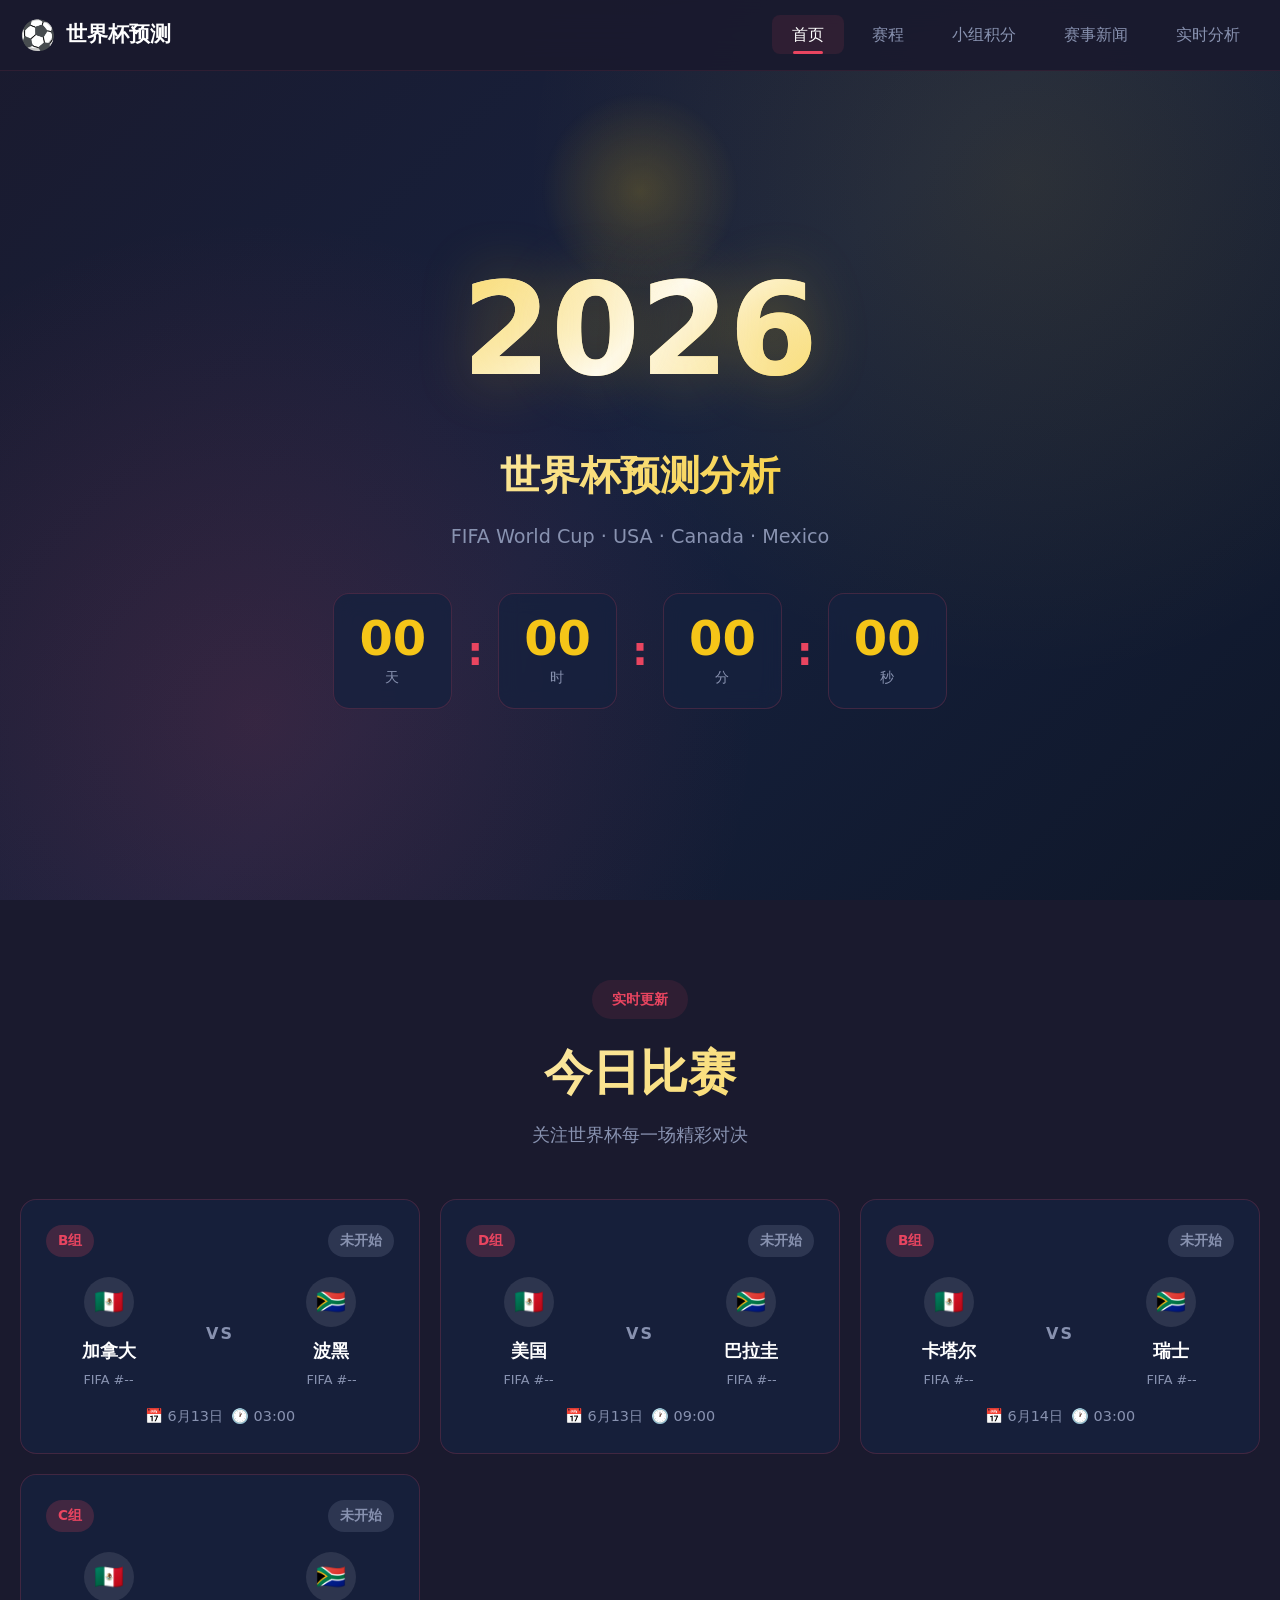
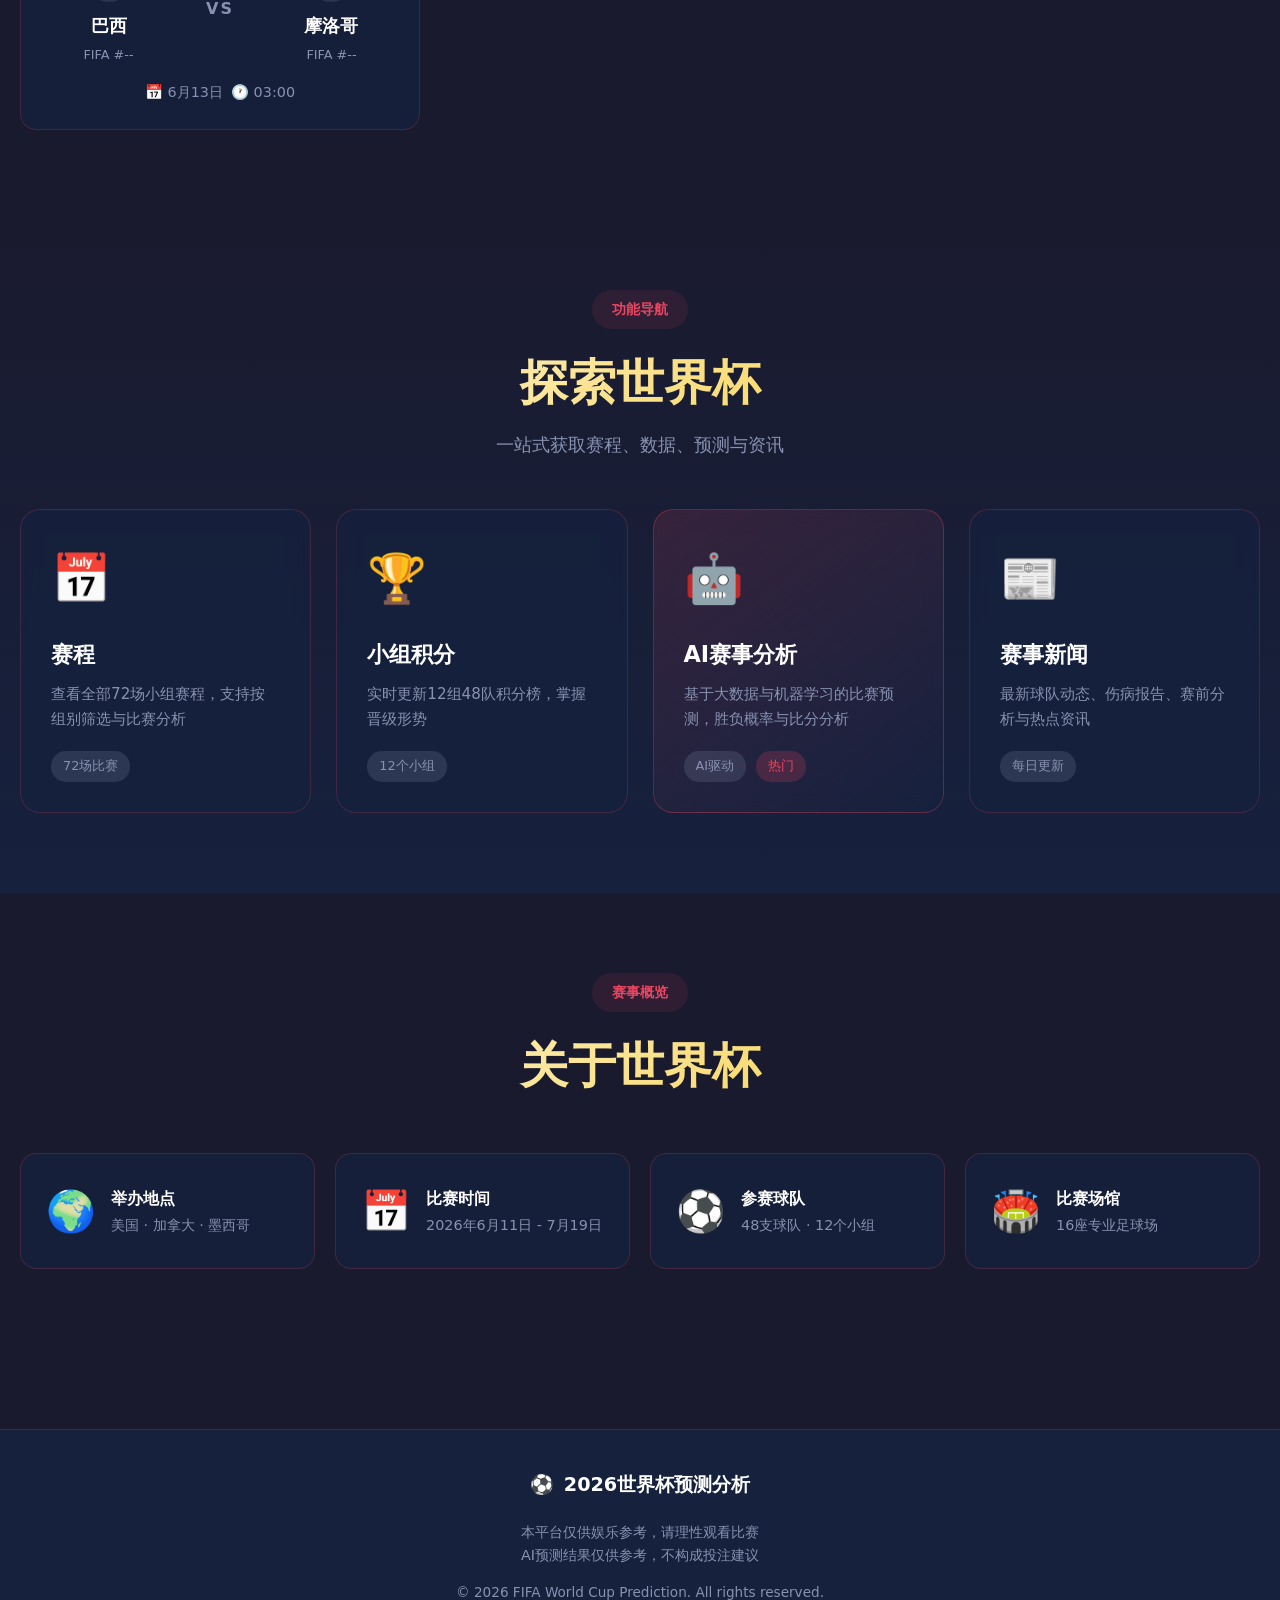
==== commit 3c030bd2: "feat: 网站v2.0重构 - 现代UI与多窗口模式 - 重构首页：今日比赛卡片、倒计时、入口导航 - 重构赛程页：卡片式列表、A-L组筛选、弹窗分析 - 重构积分榜：12组积分表格、Tab切换 -" ====
--- a/index.html
+++ b/index.html
@@ -8,18 +8,18 @@
 </head>
 <body>
     <!-- 导航栏 -->
-    <nav class="main-nav">
+    <nav class="main-nav" id="mainNav">
         <div class="nav-container">
             <a href="index.html" class="nav-logo">
                 <span class="logo-icon">⚽</span>
                 <span class="logo-text">世界杯预测</span>
             </a>
-            <ul class="nav-menu">
+            <ul class="nav-menu" id="navMenu">
                 <li><a href="index.html" class="nav-link active">首页</a></li>
                 <li><a href="schedule.html" class="nav-link">赛程</a></li>
-                <li><a href="#" class="nav-link">小组积分</a></li>
-                <li><a href="#" class="nav-link">实时赔率</a></li>
-                <li><a href="#" class="nav-link">赛事新闻</a></li>
+                <li><a href="standings.html" class="nav-link">小组积分</a></li>
+                <li><a href="news.html" class="nav-link">赛事新闻</a></li>
+                <li><a href="analysis.html" class="nav-link">实时分析</a></li>
             </ul>
             <button class="nav-toggle" id="navToggle">
                 <span></span>
@@ -29,21 +29,21 @@
         </div>
     </nav>
 
-    <!-- 顶部英雄区域 -->
+    <!-- 英雄区域 -->
     <header class="hero-section">
-        <div class="hero-overlay"></div>
-        <div class="stadium-lights"></div>
         <div class="hero-content">
             <div class="trophy-container">
                 <img src="https://upload.wikimedia.org/wikipedia/commons/thumb/b/b9/2022_FIFA_World_Cup_%E2%80%93_Trophy.jpg/800px-2022_FIFA_World_Cup_%E2%80%93_Trophy.jpg" 
-                     alt="大力神杯" class="trophy-icon">
+                     alt="大力神杯" class="trophy-icon" onerror="this.style.display='none'">
                 <div class="trophy-glow"></div>
             </div>
             <h1 class="hero-title">
                 <span class="year-text">2026</span>
                 <span class="world-cup-text">世界杯预测分析</span>
             </h1>
-            <p class="hero-subtitle">FIFA World Cup USA • Canada • Mexico</p>
+            <p class="hero-subtitle">FIFA World Cup · USA · Canada · Mexico</p>
+            
+            <!-- 倒计时 -->
             <div class="match-countdown">
                 <div class="countdown-item">
                     <span class="countdown-number" id="days">--</span>
@@ -68,18 +68,32 @@
         </div>
     </header>
 
-    <!-- 功能入口卡片 -->
-    <section class="section portal-section">
+    <!-- 今日比赛 -->
+    <section class="section">
+        <div class="container">
+            <div class="section-header">
+                <span class="section-badge">实时更新</span>
+                <h2 class="section-title">今日比赛</h2>
+                <p class="section-desc">关注世界杯每一场精彩对决</p>
+            </div>
+            
+            <div class="today-matches-grid" id="todayMatches">
+                <!-- 动态加载 -->
+            </div>
+        </div>
+    </section>
+
+    <!-- 功能入口 -->
+    <section class="section" style="background: linear-gradient(180deg, var(--primary) 0%, var(--secondary) 100%);">
         <div class="container">
             <div class="section-header">
                 <span class="section-badge">功能导航</span>
                 <h2 class="section-title">探索世界杯</h2>
-                <p class="section-desc">全面覆盖赛程、数据、预测与资讯，一站式世界杯体验</p>
+                <p class="section-desc">一站式获取赛程、数据、预测与资讯</p>
             </div>
             
             <div class="portal-grid">
-                <!-- 赛程入口 -->
-                <a href="schedule.html" class="portal-card">
+                <a href="schedule.html" class="portal-card fade-in">
                     <div class="portal-icon">📅</div>
                     <h3 class="portal-title">赛程</h3>
                     <p class="portal-desc">查看全部72场小组赛程，支持按组别筛选与比赛分析</p>
@@ -89,41 +103,17 @@
                     <div class="portal-arrow">→</div>
                 </a>
 
-                <!-- 小组积分入口 -->
-                <a href="#" class="portal-card">
+                <a href="standings.html" class="portal-card fade-in">
                     <div class="portal-icon">🏆</div>
                     <h3 class="portal-title">小组积分</h3>
-                    <p class="portal-desc">实时更新各小组积分榜，掌握晋级形势与关键战役</p>
+                    <p class="portal-desc">实时更新12组48队积分榜，掌握晋级形势</p>
                     <div class="portal-meta">
-                        <span class="portal-badge">16个小组</span>
+                        <span class="portal-badge">12个小组</span>
                     </div>
                     <div class="portal-arrow">→</div>
                 </a>
 
-                <!-- 实时赔率入口 -->
-                <a href="#" class="portal-card">
-                    <div class="portal-icon">📊</div>
-                    <h3 class="portal-title">实时赔率</h3>
-                    <p class="portal-desc">汇集多家博彩公司赔率数据，支持胜平负与比分投注</p>
-                    <div class="portal-meta">
-                        <span class="portal-badge">实时更新</span>
-                    </div>
-                    <div class="portal-arrow">→</div>
-                </a>
-
-                <!-- 赛事新闻入口 -->
-                <a href="#" class="portal-card">
-                    <div class="portal-icon">📰</div>
-                    <h3 class="portal-title">赛事新闻</h3>
-                    <p class="portal-desc">最新球队动态、伤病报告、转会消息与赛前分析</p>
-                    <div class="portal-meta">
-                        <span class="portal-badge">每日更新</span>
-                    </div>
-                    <div class="portal-arrow">→</div>
-                </a>
-
-                <!-- 实时赛事分析入口 -->
-                <a href="#" class="portal-card featured">
+                <a href="analysis.html" class="portal-card featured fade-in">
                     <div class="portal-icon">🤖</div>
                     <h3 class="portal-title">AI赛事分析</h3>
                     <p class="portal-desc">基于大数据与机器学习的比赛预测，胜负概率与比分分析</p>
@@ -133,36 +123,51 @@
                     </div>
                     <div class="portal-arrow">→</div>
                 </a>
+
+                <a href="news.html" class="portal-card fade-in">
+                    <div class="portal-icon">📰</div>
+                    <h3 class="portal-title">赛事新闻</h3>
+                    <p class="portal-desc">最新球队动态、伤病报告、赛前分析与热点资讯</p>
+                    <div class="portal-meta">
+                        <span class="portal-badge">每日更新</span>
+                    </div>
+                    <div class="portal-arrow">→</div>
+                </a>
             </div>
         </div>
     </section>
 
     <!-- 赛事信息 -->
-    <section class="section info-section">
+    <section class="section">
         <div class="container">
+            <div class="section-header">
+                <span class="section-badge">赛事概览</span>
+                <h2 class="section-title">关于世界杯</h2>
+            </div>
+            
             <div class="info-grid">
-                <div class="info-card">
+                <div class="info-card fade-in">
                     <div class="info-icon">🌍</div>
                     <div class="info-content">
                         <h4>举办地点</h4>
                         <p>美国 · 加拿大 · 墨西哥</p>
                     </div>
                 </div>
-                <div class="info-card">
+                <div class="info-card fade-in">
                     <div class="info-icon">📅</div>
                     <div class="info-content">
                         <h4>比赛时间</h4>
                         <p>2026年6月11日 - 7月19日</p>
                     </div>
                 </div>
-                <div class="info-card">
+                <div class="info-card fade-in">
                     <div class="info-icon">⚽</div>
                     <div class="info-content">
                         <h4>参赛球队</h4>
-                        <p>48支球队 · 16个小组</p>
-                    </div>
-                </div>
-                <div class="info-card">
+                        <p>48支球队 · 12个小组</p>
+                    </div>
+                </div>
+                <div class="info-card fade-in">
                     <div class="info-icon">🏟️</div>
                     <div class="info-content">
                         <h4>比赛场馆</h4>
@@ -192,10 +197,55 @@
         </div>
     </footer>
 
+    <!-- 弹窗 -->
+    <div class="modal-overlay" id="matchModal">
+        <div class="modal">
+            <div class="modal-header">
+                <h3 class="modal-title" id="modalTitle">比赛分析</h3>
+                <button class="modal-close" onclick="closeModal()">×</button>
+            </div>
+            <div class="modal-body" id="modalBody">
+                <!-- 动态内容 -->
+            </div>
+        </div>
+    </div>
+
     <script>
-        // 倒计时功能
+        // 数据
+        let scheduleData = null;
+        let analysisData = null;
+
+        // 初始化
+        document.addEventListener('DOMContentLoaded', async () => {
+            initNavigation();
+            initCountdown();
+            await loadData();
+            renderTodayMatches();
+        });
+
+        // 导航
+        function initNavigation() {
+            const navToggle = document.getElementById('navToggle');
+            const navMenu = document.getElementById('navMenu');
+            const mainNav = document.getElementById('mainNav');
+
+            navToggle.addEventListener('click', () => {
+                navToggle.classList.toggle('active');
+                navMenu.classList.toggle('active');
+            });
+
+            window.addEventListener('scroll', () => {
+                if (window.scrollY > 100) {
+                    mainNav.classList.add('scrolled');
+                } else {
+                    mainNav.classList.remove('scrolled');
+                }
+            });
+        }
+
+        // 倒计时
         function initCountdown() {
-            const worldCupStart = new Date('2026-06-11T19:00:00-05:00');
+            const worldCupStart = new Date('2026-06-11T03:00:00+08:00');
             
             function updateCountdown() {
                 const now = new Date();
@@ -224,39 +274,180 @@
             setInterval(updateCountdown, 1000);
         }
 
-        // 导航功能
-        function initNavigation() {
-            const navToggle = document.getElementById('navToggle');
-            const navMenu = document.querySelector('.nav-menu');
-            const mainNav = document.querySelector('.main-nav');
-
-            navToggle.addEventListener('click', () => {
-                navToggle.classList.toggle('active');
-                navMenu.classList.toggle('active');
-            });
-
-            window.addEventListener('scroll', () => {
-                if (window.scrollY > 100) {
-                    mainNav.classList.add('scrolled');
-                } else {
-                    mainNav.classList.remove('scrolled');
-                }
-            });
-        }
-
-        // 卡片动画
-        function initAnimations() {
-            const cards = document.querySelectorAll('.portal-card');
-            cards.forEach((card, index) => {
-                card.style.animationDelay = `${index * 100}ms`;
-                card.classList.add('fade-in');
-            });
-        }
-
-        document.addEventListener('DOMContentLoaded', () => {
-            initCountdown();
-            initNavigation();
-            initAnimations();
+        // 加载数据
+        async function loadData() {
+            try {
+                const [scheduleRes, analysisRes] = await Promise.all([
+                    fetch('data/schedule.json'),
+                    fetch('data/analysis.json')
+                ]);
+                scheduleData = await scheduleRes.json();
+                analysisData = await analysisRes.json();
+            } catch (e) {
+                console.error('数据加载失败:', e);
+            }
+        }
+
+        // 获取比赛分析
+        function getMatchAnalysis(matchId) {
+            if (!analysisData || !analysisData.matches) return null;
+            return analysisData.matches.find(m => m.match_id === matchId);
+        }
+
+        // 渲染今日比赛
+        function renderTodayMatches() {
+            const container = document.getElementById('todayMatches');
+            if (!scheduleData || !scheduleData.matches) {
+                container.innerHTML = '<div class="empty-state"><div class="empty-state-icon">📅</div><div class="empty-state-title">暂无比赛</div></div>';
+                return;
+            }
+
+            // 获取今日和即将到来的比赛
+            const today = new Date().toISOString().split('T')[0];
+            const upcomingMatches = scheduleData.matches
+                .filter(m => m.status !== 'completed' || m.date >= today)
+                .slice(0, 4);
+
+            if (upcomingMatches.length === 0) {
+                container.innerHTML = '<div class="empty-state"><div class="empty-state-icon">📅</div><div class="empty-state-title">暂无比赛</div><p class="empty-state-desc">世界杯即将开始，敬请期待</p></div>';
+                return;
+            }
+
+            container.innerHTML = upcomingMatches.map(match => {
+                const analysis = getMatchAnalysis(match.id);
+                const venue = scheduleData.venues[match.venue] || {};
+                const score = match.homeScore !== undefined ? 
+                    `<span class="score-display">${match.homeScore} - ${match.awayScore}</span>` : 
+                    `<span class="score-display vs">VS</span>`;
+                const statusText = match.status === 'completed' ? '已结束' : 
+                                   match.status === 'live' ? '进行中' : '未开始';
+                const statusClass = match.status;
+
+                return `
+                    <div class="match-card" onclick="openMatchModal(${match.id})">
+                        <div class="match-card-header">
+                            <span class="match-group-badge">${match.group}组</span>
+                            <span class="match-status ${statusClass}">${statusText}</span>
+                        </div>
+                        <div class="match-teams">
+                            <div class="team">
+                                <div class="team-logo">🇲🇽</div>
+                                <div class="team-name">${match.home}</div>
+                                <div class="team-rank">FIFA #--</div>
+                            </div>
+                            <div class="match-score">
+                                ${score}
+                            </div>
+                            <div class="team">
+                                <div class="team-logo">🇿🇦</div>
+                                <div class="team-name">${match.away}</div>
+                                <div class="team-rank">FIFA #--</div>
+                            </div>
+                        </div>
+                        <div class="match-time">
+                            <span>📅 ${formatDate(match.date)}</span>
+                            <span>🕐 ${match.time}</span>
+                        </div>
+                    </div>
+                `;
+            }).join('');
+        }
+
+        // 打开弹窗
+        function openMatchModal(matchId) {
+            const match = scheduleData.matches.find(m => m.id === matchId);
+            const analysis = getMatchAnalysis(matchId);
+            const venue = scheduleData.venues[match.venue] || {};
+
+            if (!match) return;
+
+            const score = match.homeScore !== undefined ? 
+                `${match.homeScore} - ${match.awayScore}` : 'VS';
+            const statusText = match.status === 'completed' ? '已结束' : 
+                               match.status === 'live' ? '进行中' : '未开始';
+
+            let analysisContent = '';
+            if (analysis && analysis.analysis) {
+                const a = analysis.analysis;
+                analysisContent = `
+                    <div class="analysis-section">
+                        <h4 class="analysis-section-title">战术分析</h4>
+                        <p class="analysis-text">${a.tactics || '暂无战术分析'}</p>
+                    </div>
+                    <div class="analysis-section">
+                        <h4 class="analysis-section-title">关键球员</h4>
+                        <p class="analysis-text">${a.key_players || '暂无关键球员信息'}</p>
+                    </div>
+                    <div class="analysis-section">
+                        <h4 class="analysis-section-title">赔率分析</h4>
+                        <p class="analysis-text">${a.odds_analysis || '暂无赔率分析'}</p>
+                    </div>
+                    <div class="analysis-section">
+                        <h4 class="analysis-section-title">冷门因素</h4>
+                        <p class="analysis-text">${a.upset_factors || '暂无冷门分析'}</p>
+                    </div>
+                    ${a.prediction ? `
+                    <div class="analysis-prediction">
+                        <div class="prediction-score">${a.prediction.score || '--'}</div>
+                        <div class="prediction-result">${a.prediction.result || '预测中'}</div>
+                        <span class="prediction-confidence">置信度: ${a.prediction.confidence || '中'}</span>
+                    </div>
+                    ` : ''}
+                `;
+            } else {
+                analysisContent = `
+                    <div class="empty-state">
+                        <div class="empty-state-icon">📊</div>
+                        <div class="empty-state-title">暂无详细分析</div>
+                        <p class="empty-state-desc">分析数据正在生成中</p>
+                    </div>
+                `;
+            }
+
+            document.getElementById('modalTitle').textContent = `${match.home} vs ${match.away}`;
+            document.getElementById('modalBody').innerHTML = `
+                <div style="text-align: center; margin-bottom: 25px;">
+                    <div style="font-size: 2.5rem; font-weight: 800; color: var(--gold); margin-bottom: 10px;">${score}</div>
+                    <div style="color: var(--text-muted);">
+                        <span>${match.group}组</span> · 
+                        <span>${formatDate(match.date)} ${match.time}</span> · 
+                        <span>${statusText}</span>
+                    </div>
+                    <div style="color: var(--text-muted); margin-top: 8px;">
+                        🏟️ ${venue.name || match.city} · ${venue.city || ''}
+                    </div>
+                </div>
+                ${analysisContent}
+            `;
+
+            document.getElementById('matchModal').classList.add('active');
+            document.body.style.overflow = 'hidden';
+        }
+
+        // 关闭弹窗
+        function closeModal() {
+            document.getElementById('matchModal').classList.remove('active');
+            document.body.style.overflow = '';
+        }
+
+        // 点击遮罩关闭
+        document.getElementById('matchModal').addEventListener('click', (e) => {
+            if (e.target.id === 'matchModal') {
+                closeModal();
+            }
+        });
+
+        // 格式化日期
+        function formatDate(dateStr) {
+            const date = new Date(dateStr);
+            return `${date.getMonth() + 1}月${date.getDate()}日`;
+        }
+
+        // ESC关闭弹窗
+        document.addEventListener('keydown', (e) => {
+            if (e.key === 'Escape') {
+                closeModal();
+            }
         });
     </script>
 </body>
--- a/styles.css
+++ b/styles.css
@@ -1,59 +1,28 @@
 /* ==========================================
-   2026世界杯预测分析 - 样式表
-   深蓝色主题 · 模块化设计 · 响应式布局
+   2026世界杯预测分析 - v2.0 样式表
+   深蓝黑主题 · 现代卡片式布局 · 多窗口模式
    ========================================== */
 
-/* CSS变量 */
+/* ===== CSS变量 ===== */
 :root {
-    /* 主题色 */
-    --primary-dark: #0a1628;
-    --primary-blue: #1a2d4d;
-    --primary-light: #2a4a6d;
-    --accent-gold: #ffd700;
-    --accent-gold-light: #ffe44d;
-    
-    /* 功能色 */
-    --success-green: #4ade80;
-    --warning-orange: #fb923c;
-    --danger-red: #f87171;
-    --info-blue: #60a5fa;
-    
-    /* 文字色 */
-    --text-primary: #ffffff;
-    --text-secondary: #94a3b8;
-    --text-muted: #64748b;
-    
-    /* 渐变 */
-    --gradient-gold: linear-gradient(135deg, #ffd700, #ffed4a, #ffd700);
-    --gradient-blue: linear-gradient(180deg, #0a1628 0%, #1a2d4d 100%);
-    --gradient-card: linear-gradient(145deg, rgba(42, 74, 109, 0.4), rgba(26, 45, 77, 0.6));
-    
-    /* 间距 */
-    --space-xs: 0.25rem;
-    --space-sm: 0.5rem;
-    --space-md: 1rem;
-    --space-lg: 1.5rem;
-    --space-xl: 2rem;
-    --space-2xl: 3rem;
-    
-    /* 圆角 */
-    --radius-sm: 0.375rem;
-    --radius-md: 0.75rem;
-    --radius-lg: 1rem;
-    --radius-xl: 1.5rem;
-    
-    /* 阴影 */
-    --shadow-sm: 0 2px 4px rgba(0, 0, 0, 0.3);
-    --shadow-md: 0 4px 12px rgba(0, 0, 0, 0.4);
-    --shadow-lg: 0 8px 24px rgba(0, 0, 0, 0.5);
-    --shadow-glow: 0 0 30px rgba(255, 215, 0, 0.3);
-}
-
-/* 重置与基础 */
+    --primary: #1a1a2e;
+    --secondary: #16213e;
+    --accent: #e94560;
+    --gold: #f5c518;
+    --success: #00d4aa;
+    --text: #ffffff;
+    --text-muted: #8892b0;
+    --card-bg: rgba(22, 33, 62, 0.8);
+    --card-border: rgba(233, 69, 96, 0.2);
+    --shadow: 0 8px 32px rgba(0, 0, 0, 0.4);
+    --transition: all 0.3s cubic-bezier(0.4, 0, 0.2, 1);
+}
+
+/* ===== 重置样式 ===== */
 *, *::before, *::after {
-    box-sizing: border-box;
     margin: 0;
     padding: 0;
+    box-sizing: border-box;
 }
 
 html {
@@ -61,100 +30,191 @@
 }
 
 body {
-    font-family: 'Segoe UI', 'PingFang SC', 'Microsoft YaHei', sans-serif;
-    background: var(--gradient-blue);
-    color: var(--text-primary);
+    font-family: 'Segoe UI', system-ui, -apple-system, sans-serif;
+    background: var(--primary);
+    color: var(--text);
     line-height: 1.6;
+    overflow-x: hidden;
+}
+
+a {
+    text-decoration: none;
+    color: inherit;
+}
+
+button {
+    cursor: pointer;
+    border: none;
+    background: none;
+    font-family: inherit;
+}
+
+/* ===== 滚动条 ===== */
+::-webkit-scrollbar {
+    width: 8px;
+    height: 8px;
+}
+
+::-webkit-scrollbar-track {
+    background: var(--primary);
+}
+
+::-webkit-scrollbar-thumb {
+    background: var(--accent);
+    border-radius: 4px;
+}
+
+::-webkit-scrollbar-thumb:hover {
+    background: #ff6b8a;
+}
+
+/* ===== 容器 ===== */
+.container {
+    max-width: 1400px;
+    margin: 0 auto;
+    padding: 0 20px;
+}
+
+/* ===== 导航栏 ===== */
+.main-nav {
+    position: fixed;
+    top: 0;
+    left: 0;
+    right: 0;
+    z-index: 1000;
+    background: rgba(26, 26, 46, 0.95);
+    backdrop-filter: blur(20px);
+    border-bottom: 1px solid rgba(233, 69, 96, 0.1);
+    transition: var(--transition);
+}
+
+.main-nav.scrolled {
+    background: rgba(26, 26, 46, 0.98);
+    box-shadow: 0 4px 20px rgba(0, 0, 0, 0.3);
+}
+
+.nav-container {
+    max-width: 1400px;
+    margin: 0 auto;
+    padding: 0 20px;
+    display: flex;
+    align-items: center;
+    justify-content: space-between;
+    height: 70px;
+}
+
+.nav-logo {
+    display: flex;
+    align-items: center;
+    gap: 10px;
+    font-size: 1.3rem;
+    font-weight: 700;
+}
+
+.nav-logo .logo-icon {
+    font-size: 1.8rem;
+    animation: pulse 2s infinite;
+}
+
+@keyframes pulse {
+    0%, 100% { transform: scale(1); }
+    50% { transform: scale(1.1); }
+}
+
+.nav-menu {
+    display: flex;
+    gap: 8px;
+    list-style: none;
+}
+
+.nav-link {
+    padding: 10px 20px;
+    border-radius: 8px;
+    font-weight: 500;
+    color: var(--text-muted);
+    transition: var(--transition);
+    position: relative;
+}
+
+.nav-link:hover,
+.nav-link.active {
+    color: var(--text);
+    background: rgba(233, 69, 96, 0.1);
+}
+
+.nav-link.active::after {
+    content: '';
+    position: absolute;
+    bottom: 0;
+    left: 50%;
+    transform: translateX(-50%);
+    width: 30px;
+    height: 3px;
+    background: var(--accent);
+    border-radius: 2px;
+}
+
+.nav-toggle {
+    display: none;
+    flex-direction: column;
+    gap: 5px;
+    padding: 5px;
+}
+
+.nav-toggle span {
+    width: 25px;
+    height: 2px;
+    background: var(--text);
+    transition: var(--transition);
+}
+
+/* ===== 英雄区域 ===== */
+.hero-section {
     min-height: 100vh;
-    overflow-x: hidden;
-}
-
-a {
-    color: inherit;
-    text-decoration: none;
-}
-
-ul, ol {
-    list-style: none;
-}
-
-img {
-    max-width: 100%;
-    height: auto;
-}
-
-/* 容器 */
-.container {
-    width: 100%;
-    max-width: 1200px;
-    margin: 0 auto;
-    padding: 0 var(--space-lg);
-}
-
-/* 章节通用 */
-.section {
-    padding: var(--space-2xl) 0;
-}
-
-/* ==========================================
-   顶部英雄区域
-   ========================================== */
-.hero-section {
+    display: flex;
+    align-items: center;
+    justify-content: center;
     position: relative;
-    min-height: 100vh;
-    display: flex;
-    flex-direction: column;
-    align-items: center;
-    justify-content: center;
-    text-align: center;
+    padding: 100px 20px;
+    background: linear-gradient(135deg, var(--primary) 0%, var(--secondary) 50%, #0f1729 100%);
     overflow: hidden;
-    background: 
-        radial-gradient(ellipse at center, rgba(26, 45, 77, 0.8) 0%, rgba(10, 22, 40, 1) 70%),
-        url('https://images.unsplash.com/photo-1574629810360-7efbbe195018?w=1920&q=80') center/cover;
-}
-
-.hero-overlay {
-    position: absolute;
-    inset: 0;
-    background: 
-        linear-gradient(180deg, rgba(10, 22, 40, 0.3) 0%, rgba(10, 22, 40, 0.7) 50%, rgba(10, 22, 40, 0.95) 100%);
-}
-
-.stadium-lights {
+}
+
+.hero-section::before {
+    content: '';
     position: absolute;
     top: 0;
     left: 0;
     right: 0;
-    height: 300px;
+    bottom: 0;
     background: 
-        radial-gradient(ellipse 30% 50% at 20% 0%, rgba(255, 215, 0, 0.1) 0%, transparent 50%),
-        radial-gradient(ellipse 30% 50% at 80% 0%, rgba(255, 215, 0, 0.1) 0%, transparent 50%),
-        radial-gradient(ellipse 50% 30% at 50% 0%, rgba(255, 215, 0, 0.05) 0%, transparent 50%);
-    pointer-events: none;
+        radial-gradient(circle at 20% 80%, rgba(233, 69, 96, 0.15) 0%, transparent 40%),
+        radial-gradient(circle at 80% 20%, rgba(245, 197, 24, 0.1) 0%, transparent 40%);
 }
 
 .hero-content {
+    text-align: center;
     position: relative;
-    z-index: 10;
-    padding: var(--space-xl);
+    z-index: 1;
 }
 
 .trophy-container {
+    margin-bottom: 30px;
     position: relative;
     display: inline-block;
-    margin-bottom: var(--space-xl);
 }
 
 .trophy-icon {
     width: 120px;
-    height: auto;
-    filter: drop-shadow(0 0 20px rgba(255, 215, 0, 0.5));
+    height: 120px;
+    object-fit: contain;
+    filter: drop-shadow(0 0 30px rgba(245, 197, 24, 0.5));
     animation: float 3s ease-in-out infinite;
 }
 
 @keyframes float {
     0%, 100% { transform: translateY(0); }
-    50% { transform: translateY(-10px); }
+    50% { transform: translateY(-15px); }
 }
 
 .trophy-glow {
@@ -164,83 +224,89 @@
     transform: translate(-50%, -50%);
     width: 200px;
     height: 200px;
-    background: radial-gradient(circle, rgba(255, 215, 0, 0.2) 0%, transparent 70%);
-    animation: pulse 2s ease-in-out infinite;
-}
-
-@keyframes pulse {
-    0%, 100% { opacity: 0.5; transform: translate(-50%, -50%) scale(1); }
-    50% { opacity: 1; transform: translate(-50%, -50%) scale(1.1); }
+    background: radial-gradient(circle, rgba(245, 197, 24, 0.2) 0%, transparent 70%);
+    animation: glow 2s ease-in-out infinite alternate;
+}
+
+@keyframes glow {
+    0% { opacity: 0.5; transform: translate(-50%, -50%) scale(1); }
+    100% { opacity: 1; transform: translate(-50%, -50%) scale(1.2); }
 }
 
 .hero-title {
-    display: flex;
-    flex-direction: column;
-    gap: var(--space-sm);
-    margin-bottom: var(--space-md);
-}
-
-.year-text {
-    font-size: clamp(3rem, 10vw, 6rem);
-    font-weight: 900;
-    background: var(--gradient-gold);
+    font-size: clamp(2.5rem, 6vw, 4.5rem);
+    font-weight: 800;
+    margin-bottom: 15px;
+    background: linear-gradient(135deg, var(--text) 0%, var(--gold) 100%);
     -webkit-background-clip: text;
     -webkit-text-fill-color: transparent;
     background-clip: text;
-    text-shadow: 0 0 40px rgba(255, 215, 0, 0.3);
-    letter-spacing: 0.1em;
+}
+
+.year-text {
+    display: block;
+    font-size: clamp(4rem, 10vw, 8rem);
+    background: linear-gradient(135deg, var(--gold) 0%, #fff 50%, var(--gold) 100%);
+    -webkit-background-clip: text;
+    -webkit-text-fill-color: transparent;
+    background-clip: text;
+    text-shadow: 0 0 60px rgba(245, 197, 24, 0.3);
 }
 
 .world-cup-text {
+    display: block;
     font-size: clamp(1.5rem, 4vw, 2.5rem);
-    font-weight: 600;
-    color: var(--text-primary);
-    letter-spacing: 0.2em;
+    margin-top: 10px;
 }
 
 .hero-subtitle {
-    font-size: clamp(0.875rem, 2vw, 1.125rem);
-    color: var(--text-secondary);
-    letter-spacing: 0.3em;
-    text-transform: uppercase;
-    margin-bottom: var(--space-2xl);
-}
-
+    font-size: 1.2rem;
+    color: var(--text-muted);
+    margin-bottom: 40px;
+}
+
+/* ===== 倒计时 ===== */
 .match-countdown {
     display: flex;
-    align-items: center;
     justify-content: center;
-    gap: var(--space-md);
+    align-items: center;
+    gap: 15px;
+    margin-top: 40px;
 }
 
 .countdown-item {
     display: flex;
     flex-direction: column;
     align-items: center;
-    min-width: 70px;
+    background: var(--card-bg);
+    border: 1px solid var(--card-border);
+    border-radius: 16px;
+    padding: 20px 25px;
+    min-width: 90px;
+    backdrop-filter: blur(10px);
 }
 
 .countdown-number {
-    font-size: clamp(2rem, 6vw, 3.5rem);
-    font-weight: 700;
-    color: var(--accent-gold);
+    font-size: 3rem;
+    font-weight: 800;
+    color: var(--gold);
     line-height: 1;
     font-variant-numeric: tabular-nums;
 }
 
 .countdown-label {
-    font-size: 0.75rem;
-    color: var(--text-muted);
+    font-size: 0.85rem;
+    color: var(--text-muted);
+    margin-top: 5px;
     text-transform: uppercase;
-    letter-spacing: 0.1em;
-    margin-top: var(--space-xs);
+    letter-spacing: 1px;
 }
 
 .countdown-separator {
-    font-size: 2rem;
-    color: var(--accent-gold);
-    font-weight: 300;
-    animation: blink 1s step-end infinite;
+    font-size: 2.5rem;
+    font-weight: 700;
+    color: var(--accent);
+    animation: blink 1s infinite;
 }
 
 @keyframes blink {
@@ -248,155 +314,209 @@
     50% { opacity: 0.3; }
 }
 
-/* ==========================================
-   导航栏
-   ========================================== */
-.main-nav {
-    position: fixed;
-    top: 0;
-    left: 0;
-    right: 0;
-    z-index: 1000;
-    background: rgba(10, 22, 40, 0.95);
+/* ===== 今日比赛卡片 ===== */
+.today-matches {
+    margin-top: 60px;
+}
+
+.today-matches-title {
+    font-size: 1.5rem;
+    margin-bottom: 25px;
+    display: flex;
+    align-items: center;
+    gap: 10px;
+}
+
+.today-matches-title::before {
+    content: '';
+    width: 4px;
+    height: 25px;
+    background: var(--accent);
+    border-radius: 2px;
+}
+
+.today-matches-grid {
+    display: grid;
+    grid-template-columns: repeat(auto-fit, minmax(320px, 1fr));
+    gap: 20px;
+}
+
+.match-card {
+    background: var(--card-bg);
+    border: 1px solid var(--card-border);
+    border-radius: 16px;
+    padding: 25px;
     backdrop-filter: blur(10px);
-    border-bottom: 1px solid rgba(255, 215, 0, 0.1);
-    transition: all 0.3s ease;
-}
-
-.main-nav.scrolled {
-    background: rgba(10, 22, 40, 0.98);
-    box-shadow: var(--shadow-md);
-}
-
-.nav-container {
-    display: flex;
-    align-items: center;
+    transition: var(--transition);
+    cursor: pointer;
+}
+
+.match-card:hover {
+    transform: translateY(-5px);
+    border-color: var(--accent);
+    box-shadow: 0 15px 40px rgba(233, 69, 96, 0.2);
+}
+
+.match-card-header {
+    display: flex;
     justify-content: space-between;
-    max-width: 1200px;
-    margin: 0 auto;
-    padding: var(--space-md) var(--space-lg);
-}
-
-.nav-logo {
-    display: flex;
-    align-items: center;
-    gap: var(--space-sm);
-}
-
-.logo-icon {
+    align-items: center;
+    margin-bottom: 20px;
+}
+
+.match-group-badge {
+    background: rgba(233, 69, 96, 0.2);
+    color: var(--accent);
+    padding: 5px 12px;
+    border-radius: 20px;
+    font-size: 0.85rem;
+    font-weight: 600;
+}
+
+.match-status {
+    padding: 5px 12px;
+    border-radius: 20px;
+    font-size: 0.85rem;
+    font-weight: 600;
+}
+
+.match-status.live {
+    background: rgba(0, 212, 170, 0.2);
+    color: var(--success);
+    animation: pulse-status 2s infinite;
+}
+
+.match-status.upcoming {
+    background: rgba(136, 146, 176, 0.2);
+    color: var(--text-muted);
+}
+
+.match-status.completed {
+    background: rgba(245, 197, 24, 0.2);
+    color: var(--gold);
+}
+
+@keyframes pulse-status {
+    0%, 100% { opacity: 1; }
+    50% { opacity: 0.6; }
+}
+
+.match-teams {
+    display: flex;
+    align-items: center;
+    justify-content: space-between;
+    gap: 15px;
+}
+
+.team {
+    flex: 1;
+    text-align: center;
+}
+
+.team-name {
+    font-size: 1.1rem;
+    font-weight: 600;
+    margin-bottom: 5px;
+}
+
+.team-rank {
+    font-size: 0.8rem;
+    color: var(--text-muted);
+}
+
+.team-logo {
+    width: 50px;
+    height: 50px;
+    background: rgba(255, 255, 255, 0.1);
+    border-radius: 50%;
+    display: flex;
+    align-items: center;
+    justify-content: center;
+    margin: 0 auto 10px;
     font-size: 1.5rem;
 }
 
-.logo-text {
-    font-size: 1.25rem;
-    font-weight: 700;
-    color: var(--accent-gold);
-}
-
-.nav-menu {
-    display: flex;
-    gap: var(--space-xl);
-}
-
-.nav-link {
-    position: relative;
-    padding: var(--space-sm) 0;
-    font-weight: 500;
-    color: var(--text-secondary);
-    transition: color 0.3s ease;
-}
-
-.nav-link:hover,
-.nav-link.active {
-    color: var(--accent-gold);
-}
-
-.nav-link::after {
-    content: '';
-    position: absolute;
-    bottom: 0;
-    left: 0;
-    width: 0;
-    height: 2px;
-    background: var(--accent-gold);
-    transition: width 0.3s ease;
-}
-
-.nav-link:hover::after,
-.nav-link.active::after {
-    width: 100%;
-}
-
-.nav-toggle {
-    display: none;
+.match-score {
+    display: flex;
     flex-direction: column;
-    gap: 5px;
-    background: none;
-    border: none;
-    cursor: pointer;
-    padding: var(--space-sm);
-}
-
-.nav-toggle span {
-    width: 24px;
-    height: 2px;
-    background: var(--text-primary);
-    transition: all 0.3s ease;
-}
-
-/* ==========================================
-   功能入口卡片
-   ========================================== */
-.portal-section {
-    background: linear-gradient(180deg, rgba(10, 22, 40, 0.95) 0%, rgba(26, 45, 77, 0.5) 100%);
+    align-items: center;
+    padding: 0 20px;
+}
+
+.score-display {
+    font-size: 2.2rem;
+    font-weight: 800;
+    color: var(--gold);
+    letter-spacing: 2px;
+}
+
+.score-display.vs {
+    font-size: 1rem;
+    color: var(--text-muted);
+}
+
+.match-time {
+    font-size: 0.9rem;
+    color: var(--text-muted);
+    margin-top: 15px;
+    text-align: center;
+    display: flex;
+    align-items: center;
+    justify-content: center;
+    gap: 8px;
+}
+
+/* ===== 功能入口 ===== */
+.section {
+    padding: 80px 0;
 }
 
 .section-header {
     text-align: center;
-    margin-bottom: var(--space-2xl);
+    margin-bottom: 50px;
 }
 
 .section-badge {
     display: inline-block;
-    padding: var(--space-xs) var(--space-md);
-    background: rgba(255, 215, 0, 0.15);
-    color: var(--accent-gold);
-    font-size: 0.875rem;
+    background: rgba(233, 69, 96, 0.1);
+    color: var(--accent);
+    padding: 8px 20px;
+    border-radius: 20px;
+    font-size: 0.9rem;
     font-weight: 600;
-    border-radius: var(--radius-xl);
-    border: 1px solid rgba(255, 215, 0, 0.3);
-    margin-bottom: var(--space-md);
+    margin-bottom: 15px;
 }
 
 .section-title {
-    font-size: clamp(1.75rem, 4vw, 2.5rem);
+    font-size: clamp(2rem, 4vw, 3rem);
     font-weight: 700;
-    margin-bottom: var(--space-md);
+    margin-bottom: 10px;
+    background: linear-gradient(135deg, var(--text) 0%, var(--gold) 100%);
+    -webkit-background-clip: text;
+    -webkit-text-fill-color: transparent;
+    background-clip: text;
 }
 
 .section-desc {
-    font-size: 1rem;
-    color: var(--text-secondary);
-    max-width: 600px;
-    margin: 0 auto;
-}
-
+    color: var(--text-muted);
+    font-size: 1.1rem;
+}
+
+/* ===== 入口卡片网格 ===== */
 .portal-grid {
     display: grid;
     grid-template-columns: repeat(auto-fit, minmax(280px, 1fr));
-    gap: var(--space-lg);
+    gap: 25px;
 }
 
 .portal-card {
+    background: var(--card-bg);
+    border: 1px solid var(--card-border);
+    border-radius: 20px;
+    padding: 30px;
+    backdrop-filter: blur(10px);
+    transition: var(--transition);
     position: relative;
-    display: flex;
-    flex-direction: column;
-    padding: var(--space-xl);
-    background: var(--gradient-card);
-    border-radius: var(--radius-xl);
-    border: 1px solid rgba(255, 215, 0, 0.15);
-    transition: all 0.3s ease;
-    cursor: pointer;
     overflow: hidden;
 }
 
@@ -407,15 +527,16 @@
     left: 0;
     right: 0;
     height: 3px;
-    background: var(--gradient-gold);
+    background: linear-gradient(90deg, var(--accent), var(--gold));
     transform: scaleX(0);
-    transition: transform 0.3s ease;
+    transform-origin: left;
+    transition: var(--transition);
 }
 
 .portal-card:hover {
     transform: translateY(-8px);
-    border-color: rgba(255, 215, 0, 0.4);
-    box-shadow: var(--shadow-glow);
+    border-color: var(--accent);
+    box-shadow: 0 20px 50px rgba(233, 69, 96, 0.15);
 }
 
 .portal-card:hover::before {
@@ -423,58 +544,56 @@
 }
 
 .portal-card.featured {
-    border-color: rgba(255, 215, 0, 0.3);
-    background: linear-gradient(145deg, rgba(42, 74, 109, 0.5), rgba(26, 45, 77, 0.7));
+    background: linear-gradient(145deg, rgba(233, 69, 96, 0.15), rgba(22, 33, 62, 0.9));
+    border-color: rgba(233, 69, 96, 0.3);
 }
 
 .portal-icon {
     font-size: 3rem;
-    margin-bottom: var(--space-lg);
+    margin-bottom: 20px;
 }
 
 .portal-title {
-    font-size: 1.5rem;
+    font-size: 1.4rem;
     font-weight: 700;
-    color: var(--text-primary);
-    margin-bottom: var(--space-sm);
+    margin-bottom: 10px;
 }
 
 .portal-desc {
-    font-size: 0.875rem;
-    color: var(--text-secondary);
-    flex: 1;
-    margin-bottom: var(--space-lg);
+    color: var(--text-muted);
+    font-size: 0.95rem;
+    margin-bottom: 20px;
+    line-height: 1.6;
 }
 
 .portal-meta {
     display: flex;
-    gap: var(--space-sm);
+    gap: 10px;
     flex-wrap: wrap;
-    margin-bottom: var(--space-md);
 }
 
 .portal-badge {
-    padding: var(--space-xs) var(--space-md);
-    background: rgba(255, 255, 255, 0.1);
-    border-radius: var(--radius-sm);
-    font-size: 0.75rem;
-    color: var(--text-secondary);
+    background: rgba(136, 146, 176, 0.2);
+    color: var(--text-muted);
+    padding: 5px 12px;
+    border-radius: 15px;
+    font-size: 0.8rem;
 }
 
 .portal-badge.hot {
-    background: rgba(239, 68, 68, 0.2);
-    color: var(--danger-red);
+    background: rgba(233, 69, 96, 0.2);
+    color: var(--accent);
 }
 
 .portal-arrow {
     position: absolute;
-    bottom: var(--space-lg);
-    right: var(--space-lg);
+    right: 25px;
+    bottom: 25px;
     font-size: 1.5rem;
-    color: var(--accent-gold);
+    color: var(--accent);
     opacity: 0;
     transform: translateX(-10px);
-    transition: all 0.3s ease;
+    transition: var(--transition);
 }
 
 .portal-card:hover .portal-arrow {
@@ -482,27 +601,27 @@
     transform: translateX(0);
 }
 
-/* ==========================================
-   赛事信息卡片
-   ========================================== */
-.info-section {
-    background: linear-gradient(180deg, rgba(26, 45, 77, 0.3) 0%, rgba(10, 22, 40, 0.95) 100%);
-}
-
+/* ===== 资讯网格 ===== */
 .info-grid {
     display: grid;
     grid-template-columns: repeat(auto-fit, minmax(200px, 1fr));
-    gap: var(--space-lg);
+    gap: 20px;
 }
 
 .info-card {
-    display: flex;
-    align-items: center;
-    gap: var(--space-lg);
-    padding: var(--space-xl);
-    background: rgba(0, 0, 0, 0.2);
-    border-radius: var(--radius-lg);
-    border: 1px solid rgba(255, 255, 255, 0.05);
+    background: var(--card-bg);
+    border: 1px solid var(--card-border);
+    border-radius: 16px;
+    padding: 25px;
+    display: flex;
+    align-items: center;
+    gap: 15px;
+    transition: var(--transition);
+}
+
+.info-card:hover {
+    border-color: var(--gold);
+    transform: translateY(-3px);
 }
 
 .info-icon {
@@ -510,24 +629,22 @@
 }
 
 .info-content h4 {
-    font-size: 0.875rem;
-    color: var(--text-muted);
-    margin-bottom: var(--space-xs);
+    font-size: 1rem;
+    font-weight: 600;
+    margin-bottom: 3px;
 }
 
 .info-content p {
-    font-size: 1.125rem;
-    font-weight: 600;
-    color: var(--accent-gold);
-}
-
-/* ==========================================
-   页脚
-   ========================================== */
+    color: var(--text-muted);
+    font-size: 0.9rem;
+}
+
+/* ===== 页脚 ===== */
 .site-footer {
-    background: rgba(10, 22, 40, 0.98);
-    border-top: 1px solid rgba(255, 215, 0, 0.1);
-    padding: var(--space-2xl) 0;
+    background: var(--secondary);
+    padding: 40px 0;
+    margin-top: 80px;
+    border-top: 1px solid var(--card-border);
 }
 
 .footer-content {
@@ -538,296 +655,496 @@
     display: flex;
     align-items: center;
     justify-content: center;
-    gap: var(--space-sm);
-    margin-bottom: var(--space-lg);
-}
-
-.footer-logo {
-    font-size: 1.5rem;
-}
-
-.footer-text {
-    font-size: 1.125rem;
+    gap: 10px;
+    font-size: 1.2rem;
     font-weight: 700;
-    color: var(--accent-gold);
+    margin-bottom: 20px;
 }
 
 .footer-disclaimer {
-    margin-bottom: var(--space-lg);
-}
-
-.footer-disclaimer p {
-    font-size: 0.875rem;
-    color: var(--text-secondary);
-    margin-bottom: var(--space-xs);
+    color: var(--text-muted);
+    font-size: 0.9rem;
+    margin-bottom: 15px;
 }
 
 .footer-links {
-    font-size: 0.75rem;
-    color: var(--text-muted);
-}
-
-/* ==========================================
-   赛程页面
-   ========================================== */
-.page-header {
-    padding: 120px 0 60px;
+    color: var(--text-muted);
+    font-size: 0.85rem;
+}
+
+/* ===== 页面内容区 ===== */
+.page-content {
+    padding-top: 90px;
+    min-height: 100vh;
+}
+
+/* ===== 筛选栏 ===== */
+.filter-bar {
+    background: var(--card-bg);
+    border: 1px solid var(--card-border);
+    border-radius: 16px;
+    padding: 20px 25px;
+    margin-bottom: 30px;
+    backdrop-filter: blur(10px);
+}
+
+.filter-tabs {
+    display: flex;
+    flex-wrap: wrap;
+    gap: 10px;
+}
+
+.filter-tab {
+    padding: 10px 20px;
+    border-radius: 10px;
+    font-weight: 500;
+    color: var(--text-muted);
+    background: rgba(136, 146, 176, 0.1);
+    transition: var(--transition);
+    border: 1px solid transparent;
+}
+
+.filter-tab:hover {
+    color: var(--text);
+    background: rgba(233, 69, 96, 0.1);
+}
+
+.filter-tab.active {
+    color: var(--text);
+    background: var(--accent);
+    border-color: var(--accent);
+}
+
+.filter-tab.all {
+    background: linear-gradient(135deg, var(--accent), #ff6b8a);
+    color: white;
+}
+
+/* ===== 赛程列表 ===== */
+.schedule-list {
+    display: grid;
+    gap: 15px;
+}
+
+.schedule-card {
+    background: var(--card-bg);
+    border: 1px solid var(--card-border);
+    border-radius: 16px;
+    padding: 25px;
+    backdrop-filter: blur(10px);
+    transition: var(--transition);
+    cursor: pointer;
+}
+
+.schedule-card:hover {
+    transform: translateX(10px);
+    border-color: var(--accent);
+    box-shadow: 0 10px 30px rgba(233, 69, 96, 0.1);
+}
+
+.schedule-card-header {
+    display: flex;
+    justify-content: space-between;
+    align-items: center;
+    margin-bottom: 15px;
+}
+
+.schedule-date {
+    font-size: 0.9rem;
+    color: var(--text-muted);
+    display: flex;
+    align-items: center;
+    gap: 8px;
+}
+
+.schedule-teams {
+    display: flex;
+    align-items: center;
+    gap: 20px;
+}
+
+.schedule-team {
+    flex: 1;
+    display: flex;
+    align-items: center;
+    gap: 12px;
+}
+
+.schedule-team.away {
+    justify-content: flex-end;
+    text-align: right;
+}
+
+.schedule-team-name {
+    font-size: 1.2rem;
+    font-weight: 600;
+}
+
+.schedule-team-code {
+    font-size: 0.8rem;
+    color: var(--text-muted);
+}
+
+.schedule-score {
+    font-size: 1.8rem;
+    font-weight: 800;
+    color: var(--gold);
+    min-width: 60px;
     text-align: center;
-    background: 
-        radial-gradient(ellipse at center top, rgba(26, 45, 77, 0.6) 0%, rgba(10, 22, 40, 1) 70%);
-}
-
-.page-title {
-    font-size: clamp(2rem, 5vw, 3rem);
+}
+
+.schedule-score.vs {
+    color: var(--text-muted);
+    font-size: 1rem;
+    font-weight: 500;
+}
+
+.schedule-venue {
+    margin-top: 15px;
+    padding-top: 15px;
+    border-top: 1px solid rgba(136, 146, 176, 0.1);
+    display: flex;
+    justify-content: space-between;
+    align-items: center;
+    font-size: 0.9rem;
+    color: var(--text-muted);
+}
+
+/* ===== 积分榜 ===== */
+.standings-container {
+    background: var(--card-bg);
+    border: 1px solid var(--card-border);
+    border-radius: 20px;
+    overflow: hidden;
+    backdrop-filter: blur(10px);
+}
+
+.standings-header {
+    background: linear-gradient(135deg, rgba(233, 69, 96, 0.1), rgba(22, 33, 62, 0.9));
+    padding: 20px 25px;
+    border-bottom: 1px solid var(--card-border);
+}
+
+.standings-title {
+    font-size: 1.3rem;
     font-weight: 700;
-    color: var(--accent-gold);
-    margin-bottom: var(--space-md);
-}
-
-.page-subtitle {
+    display: flex;
+    align-items: center;
+    gap: 10px;
+}
+
+.standings-table {
+    width: 100%;
+    border-collapse: collapse;
+}
+
+.standings-table th,
+.standings-table td {
+    padding: 15px 20px;
+    text-align: center;
+}
+
+.standings-table th {
+    background: rgba(136, 146, 176, 0.1);
+    color: var(--text-muted);
+    font-weight: 600;
+    font-size: 0.85rem;
+    text-transform: uppercase;
+    letter-spacing: 0.5px;
+}
+
+.standings-table tr {
+    border-bottom: 1px solid rgba(136, 146, 176, 0.05);
+    transition: var(--transition);
+}
+
+.standings-table tbody tr:hover {
+    background: rgba(233, 69, 96, 0.05);
+}
+
+.standings-table td:first-child {
+    font-weight: 700;
+    color: var(--gold);
+}
+
+.standings-table .team-cell {
+    display: flex;
+    align-items: center;
+    gap: 10px;
+    justify-content: flex-start;
+}
+
+.standings-table .team-cell span:last-child {
+    font-weight: 600;
+}
+
+.standings-table .rank-1 { color: #4ade80; }
+.standings-table .rank-2 { color: #60a5fa; }
+.standings-table .rank-3 { color: #fb923c; }
+.standings-table .rank-4 { color: #f87171; }
+
+.points-cell {
+    font-weight: 800;
+    color: var(--gold);
+    font-size: 1.1rem;
+}
+
+.gd-positive { color: #4ade80; }
+.gd-negative { color: #f87171; }
+
+/* ===== 新闻卡片 ===== */
+.news-grid {
+    display: grid;
+    grid-template-columns: repeat(auto-fit, minmax(350px, 1fr));
+    gap: 25px;
+}
+
+.news-card {
+    background: var(--card-bg);
+    border: 1px solid var(--card-border);
+    border-radius: 20px;
+    overflow: hidden;
+    transition: var(--transition);
+    cursor: pointer;
+}
+
+.news-card:hover {
+    transform: translateY(-8px);
+    border-color: var(--accent);
+    box-shadow: 0 20px 50px rgba(233, 69, 96, 0.15);
+}
+
+.news-content {
+    padding: 25px;
+}
+
+.news-category {
+    display: inline-block;
+    background: rgba(233, 69, 96, 0.15);
+    color: var(--accent);
+    padding: 5px 12px;
+    border-radius: 15px;
+    font-size: 0.8rem;
+    font-weight: 600;
+    margin-bottom: 12px;
+}
+
+.news-title {
+    font-size: 1.2rem;
+    font-weight: 700;
+    margin-bottom: 12px;
+    line-height: 1.4;
+    display: -webkit-box;
+    -webkit-line-clamp: 2;
+    -webkit-box-orient: vertical;
+    overflow: hidden;
+}
+
+.news-summary {
+    color: var(--text-muted);
+    font-size: 0.95rem;
+    line-height: 1.6;
+    display: -webkit-box;
+    -webkit-line-clamp: 3;
+    -webkit-box-orient: vertical;
+    overflow: hidden;
+    margin-bottom: 15px;
+}
+
+.news-meta {
+    display: flex;
+    justify-content: space-between;
+    align-items: center;
+    font-size: 0.85rem;
+    color: var(--text-muted);
+}
+
+.news-source {
+    display: flex;
+    align-items: center;
+    gap: 5px;
+}
+
+/* ===== 分析页面 ===== */
+.analysis-container {
+    display: grid;
+    grid-template-columns: 1fr 400px;
+    gap: 30px;
+}
+
+.match-selector {
+    background: var(--card-bg);
+    border: 1px solid var(--card-border);
+    border-radius: 16px;
+    padding: 25px;
+    backdrop-filter: blur(10px);
+}
+
+.match-selector-title {
+    font-size: 1.1rem;
+    font-weight: 600;
+    margin-bottom: 20px;
+    display: flex;
+    align-items: center;
+    gap: 10px;
+}
+
+.match-selector-list {
+    display: grid;
+    gap: 10px;
+    max-height: 500px;
+    overflow-y: auto;
+}
+
+.match-selector-item {
+    padding: 15px;
+    background: rgba(136, 146, 176, 0.05);
+    border: 1px solid rgba(136, 146, 176, 0.1);
+    border-radius: 12px;
+    cursor: pointer;
+    transition: var(--transition);
+}
+
+.match-selector-item:hover {
+    background: rgba(233, 69, 96, 0.1);
+    border-color: var(--accent);
+}
+
+.match-selector-item.active {
+    background: rgba(233, 69, 96, 0.15);
+    border-color: var(--accent);
+}
+
+.match-selector-teams {
+    font-size: 0.95rem;
+    font-weight: 600;
+    margin-bottom: 5px;
+}
+
+.match-selector-info {
+    font-size: 0.8rem;
+    color: var(--text-muted);
+}
+
+/* ===== 分析面板 ===== */
+.analysis-panel {
+    background: var(--card-bg);
+    border: 1px solid var(--card-border);
+    border-radius: 20px;
+    overflow: hidden;
+    backdrop-filter: blur(10px);
+}
+
+.analysis-header {
+    background: linear-gradient(135deg, rgba(233, 69, 96, 0.1), rgba(22, 33, 62, 0.9));
+    padding: 25px;
+    border-bottom: 1px solid var(--card-border);
+}
+
+.analysis-match-title {
+    font-size: 1.4rem;
+    font-weight: 700;
+    margin-bottom: 10px;
+    text-align: center;
+}
+
+.analysis-match-info {
+    text-align: center;
+    color: var(--text-muted);
+    font-size: 0.9rem;
+}
+
+.analysis-content {
+    padding: 25px;
+}
+
+.analysis-section {
+    margin-bottom: 25px;
+}
+
+.analysis-section:last-child {
+    margin-bottom: 0;
+}
+
+.analysis-section-title {
     font-size: 1rem;
-    color: var(--text-secondary);
-}
-
-/* 筛选栏 */
-.filter-bar {
-    display: flex;
-    flex-wrap: wrap;
-    gap: var(--space-sm);
-    justify-content: center;
-    margin-bottom: var(--space-2xl);
-    padding: var(--space-lg);
-    background: rgba(0, 0, 0, 0.2);
-    border-radius: var(--radius-lg);
-}
-
-.filter-btn {
-    padding: var(--space-sm) var(--space-lg);
-    background: rgba(255, 255, 255, 0.05);
-    border: 1px solid rgba(255, 255, 255, 0.1);
-    border-radius: var(--radius-md);
-    color: var(--text-secondary);
-    font-size: 0.875rem;
-    font-weight: 500;
-    cursor: pointer;
-    transition: all 0.3s ease;
-}
-
-.filter-btn:hover {
-    background: rgba(255, 215, 0, 0.1);
-    border-color: rgba(255, 215, 0, 0.3);
-}
-
-.filter-btn.active {
-    background: var(--accent-gold);
-    color: var(--primary-dark);
-    border-color: var(--accent-gold);
-}
-
-/* 比赛列表 */
-.schedule-section {
-    background: linear-gradient(180deg, rgba(26, 45, 77, 0.3) 0%, rgba(10, 22, 40, 0.95) 100%);
-}
-
-.date-section {
-    margin-bottom: var(--space-2xl);
-}
-
-.date-header {
-    display: flex;
-    align-items: center;
-    gap: var(--space-md);
-    margin-bottom: var(--space-lg);
-    padding-bottom: var(--space-md);
-    border-bottom: 1px solid rgba(255, 215, 0, 0.2);
-}
-
-.date-badge {
-    padding: var(--space-sm) var(--space-lg);
-    background: var(--accent-gold);
-    color: var(--primary-dark);
-    font-weight: 700;
-    border-radius: var(--radius-md);
-}
-
-.weekday {
-    color: var(--text-secondary);
-    font-size: 0.875rem;
-}
-
-.matches-grid {
-    display: grid;
-    grid-template-columns: repeat(auto-fill, minmax(320px, 1fr));
-    gap: var(--space-lg);
-}
-
-/* 比赛卡片 */
-.match-card {
-    background: var(--gradient-card);
-    border-radius: var(--radius-xl);
-    border: 1px solid rgba(255, 215, 0, 0.1);
-    overflow: hidden;
-    cursor: pointer;
-    transition: all 0.3s ease;
-}
-
-.match-card:hover {
-    transform: translateY(-5px);
-    border-color: rgba(255, 215, 0, 0.4);
-    box-shadow: var(--shadow-glow);
-}
-
-.match-header {
-    display: flex;
-    justify-content: space-between;
-    padding: var(--space-md) var(--space-lg);
-    background: rgba(0, 0, 0, 0.3);
-    border-bottom: 1px solid rgba(255, 215, 0, 0.1);
-}
-
-.group-tag {
-    background: rgba(255, 215, 0, 0.2);
-    color: var(--accent-gold);
-    padding: var(--space-xs) var(--space-md);
-    border-radius: var(--radius-sm);
-    font-size: 0.75rem;
     font-weight: 600;
-}
-
-.venue-tag {
-    background: rgba(96, 165, 250, 0.2);
-    color: var(--info-blue);
-    padding: var(--space-xs) var(--space-md);
-    border-radius: var(--radius-sm);
-    font-size: 0.75rem;
-}
-
-.match-teams-simple {
-    display: grid;
-    grid-template-columns: 1fr auto 1fr;
-    gap: var(--space-md);
-    padding: var(--space-xl);
-    align-items: center;
-}
-
-.team-simple {
-    display: flex;
-    flex-direction: column;
-    align-items: center;
-    gap: var(--space-sm);
-}
-
-.team-simple.away {
+    margin-bottom: 12px;
+    display: flex;
+    align-items: center;
+    gap: 8px;
+    color: var(--gold);
+}
+
+.analysis-section-title::before {
+    content: '';
+    width: 3px;
+    height: 18px;
+    background: var(--gold);
+    border-radius: 2px;
+}
+
+.analysis-text {
+    color: var(--text-muted);
+    font-size: 0.95rem;
+    line-height: 1.7;
+}
+
+.analysis-prediction {
+    background: linear-gradient(135deg, rgba(245, 197, 24, 0.1), rgba(22, 33, 62, 0.9));
+    border: 1px solid rgba(245, 197, 24, 0.2);
+    border-radius: 16px;
+    padding: 25px;
     text-align: center;
 }
 
-.team-flag-small {
-    width: 40px;
-    height: 28px;
-    border-radius: var(--radius-sm);
-    box-shadow: var(--shadow-sm);
-}
-
-.team-name-simple {
-    font-size: 0.875rem;
+.prediction-score {
+    font-size: 3.5rem;
+    font-weight: 800;
+    color: var(--gold);
+    margin-bottom: 10px;
+}
+
+.prediction-result {
+    font-size: 1.2rem;
     font-weight: 600;
-    text-align: center;
-}
-
-.vs-simple {
-    display: flex;
-    flex-direction: column;
-    align-items: center;
-    gap: var(--space-xs);
-}
-
-.vs-text-small {
-    font-size: 0.875rem;
-    font-weight: 700;
-    color: var(--text-muted);
-}
-
-.match-time-simple {
-    font-size: 0.75rem;
-    color: var(--accent-gold);
-    font-weight: 600;
-}
-
-.match-footer {
-    padding: var(--space-md) var(--space-lg);
-    text-align: center;
-    border-top: 1px solid rgba(255, 255, 255, 0.05);
-}
-
-.analysis-hint {
-    font-size: 0.75rem;
-    color: var(--text-muted);
-}
-
-/* 国旗样式 */
-.mexico-flag-sm { background: linear-gradient(180deg, #006341 33%, #ffffff 33%, #ffffff 66%, #ce1126 66%); }
-.brazil-flag-sm { background: linear-gradient(180deg, #009739 25%, #fff 25%, #fff 50%, #fedd00 50%, #fedd00 75%, #002776 75%); }
-.argentina-flag-sm { background: linear-gradient(180deg, #74acdf 33%, #ffffff 33%, #ffffff 66%, #f6b40e 66%); }
-.france-flag-sm { background: linear-gradient(180deg, #002395 33%, #ffffff 33%, #ffffff 66%, #ed2939 66%); }
-.england-flag-sm { background: linear-gradient(180deg, #ffffff 50%, #cf081f 50%); position: relative; }
-.england-flag-sm::after { content: ''; position: absolute; top: 20%; left: 0; right: 0; height: 10%; background: #fff; }
-.germany-flag-sm { background: linear-gradient(180deg, #000000 33%, #dd0000 33%, #dd0000 66%, #ffcc00 66%); }
-.spain-flag-sm { background: linear-gradient(180deg, #c60b1e 20%, #ffc400 20%, #ffc400 40%, #c60b1e 40%); }
-.italy-flag-sm { background: linear-gradient(180deg, #009246 33%, #ffffff 33%, #ffffff 66%, #ce2b37 66%); }
-.portugal-flag-sm { background: linear-gradient(180deg, #006600 33%, #ff0000 33%, #ff0000 66%, #ffc400 66%); }
-.netherlands-flag-sm { background: linear-gradient(180deg, #ae1c28 33%, #ffffff 33%, #ffffff 66%, #21468b 66%); }
-.belgium-flag-sm { background: linear-gradient(180deg, #000000 33%, #ffd90c 33%, #ffd90c 66%, #ff0f21 66%); }
-.uruguay-flag-sm { background: linear-gradient(180deg, #ffffff 50%, #0038a8 50%); position: relative; }
-.croatia-flag-sm { background: linear-gradient(180deg, #ff0000 33%, #ffffff 33%, #ffffff 66%, #171796 66%); }
-.denmark-flag-sm { background: linear-gradient(180deg, #ff0000 50%, #ffffff 50%); position: relative; }
-.sweden-flag-sm { background: linear-gradient(180deg, #006aa7 33%, #fecc00 33%, #fecc00 66%, #006aa7 66%); }
-.switzerland-flag-sm { background: #ff0000; position: relative; }
-.switzerland-flag-sm::before { content: '+'; position: absolute; top: 50%; left: 50%; transform: translate(-50%, -50%); color: white; font-size: 16px; font-weight: bold; }
-.poland-flag-sm { background: linear-gradient(180deg, #ffffff 50%, #dc143c 50%); }
-.norway-flag-sm { background: linear-gradient(180deg, #ba0c2f 33%, #ffffff 33%, #ffffff 66%, #00205b 66%); }
-.austria-flag-sm { background: linear-gradient(180deg, #ed2939 33%, #ffffff 33%, #ffffff 66%, #ed2939 66%); }
-.ukraine-flag-sm { background: linear-gradient(180deg, #005bbb 50%, #ffd500 50%); }
-.serbia-flag-sm { background: linear-gradient(180deg, #c6363c 33%, #0f47af 33%, #0f47af 66%, #ffffff 66%); }
-.greece-flag-sm { background: linear-gradient(180deg, #0d5eaf 33%, #ffffff 33%, #ffffff 66%, #0d5eaf 66%); }
-.hungary-flag-sm { background: linear-gradient(180deg, #cc0000 33%, #ffffff 33%, #ffffff 66%, #498245 66%); }
-.usa-flag-sm { background: linear-gradient(180deg, #b22234 33%, #ffffff 33%, #ffffff 50%, #3c3b6e 50%); }
-.canada-flag-sm { background: linear-gradient(180deg, #ff0000 33%, #ffffff 33%, #ffffff 66%, #ff0000 66%); position: relative; }
-.nigeria-flag-sm { background: linear-gradient(180deg, #008751 33%, #ffffff 33%, #ffffff 66%, #008751 66%); }
-.senegal-flag-sm { background: linear-gradient(180deg, #00853f 33%, #fdef42 33%, #fdef42 66%, #e31b23 66%); }
-.morocco-flag-sm { background: linear-gradient(180deg, #c1272d 50%, #006233 50%); }
-.egypt-flag-sm { background: linear-gradient(180deg, #ce1126 33%, #ffffff 33%, #ffffff 66%, #000000 66%); }
-.southafrica-flag-sm { background: linear-gradient(135deg, #002395 25%, #ffffff 25%, #ffffff 50%, #e03c31 50%, #e03c31 75%, #000000 75%); }
-.algeria-flag-sm { background: linear-gradient(180deg, #006633 50%, #d21034 50%); }
-.tunisia-flag-sm { background: linear-gradient(180deg, #e70013 33%, #ffffff 33%, #ffffff 66%, #e70013 66%); }
-.japan-flag-sm { background: #ffffff; position: relative; }
-.japan-flag-sm::after { content: ''; position: absolute; top: 50%; left: 50%; transform: translate(-50%, -50%); width: 16px; height: 16px; background: #bc002d; border-radius: 50%; }
-.korea-flag-sm { background: linear-gradient(180deg, #ffffff 50%, #cd2e3a 50%); position: relative; }
-.iran-flag-sm { background: linear-gradient(180deg, #239f40 33%, #ffffff 33%, #ffffff 50%, #da0000 50%); }
-.australia-flag-sm { background: linear-gradient(180deg, #00008b 33%, #ffffff 33%, #ffffff 66%, #ff0000 66%); }
-.newzealand-flag-sm { background: #00247d; position: relative; }
-.newzealand-flag-sm::before { content: '🇳🇿'; position: absolute; top: 50%; left: 50%; transform: translate(-50%, -50%); }
-.peru-flag-sm { background: linear-gradient(180deg, #d91023 33%, #ffffff 33%, #ffffff 66%, #d91023 66%); }
-.chile-flag-sm { background: linear-gradient(180deg, #d52b1e 33%, #ffffff 33%, #ffffff 66%, #0039a6 66%); }
-.ecuador-flag-sm { background: linear-gradient(180deg, #ffd100 33%, #0033a0 33%, #0033a0 66%, #ff0000 66%); }
-.colombia-flag-sm { background: linear-gradient(180deg, #fcd116 33%, #003893 33%, #003893 66%, #ce1126 66%); }
-.jamaica-flag-sm { background: linear-gradient(180deg, #009b3a 33%, #000000 33%, #000000 66%, #fed100 66%); }
-.default-flag-sm { background: linear-gradient(180deg, #666 33%, #fff 33%, #fff 66%, #666 66%); }
-
-/* ==========================================
-   弹窗
-   ========================================== */
+    margin-bottom: 8px;
+}
+
+.prediction-confidence {
+    display: inline-block;
+    background: rgba(0, 212, 170, 0.2);
+    color: var(--success);
+    padding: 5px 15px;
+    border-radius: 15px;
+    font-size: 0.9rem;
+}
+
+.prediction-alternative {
+    margin-top: 15px;
+    padding-top: 15px;
+    border-top: 1px solid rgba(136, 146, 176, 0.1);
+    font-size: 0.9rem;
+    color: var(--text-muted);
+}
+
+/* ===== 弹窗 ===== */
 .modal-overlay {
     position: fixed;
-    inset: 0;
+    top: 0;
+    left: 0;
+    right: 0;
+    bottom: 0;
     background: rgba(0, 0, 0, 0.8);
     backdrop-filter: blur(5px);
     z-index: 2000;
     display: flex;
     align-items: center;
     justify-content: center;
+    padding: 20px;
     opacity: 0;
     visibility: hidden;
-    transition: all 0.3s ease;
+    transition: var(--transition);
 }
 
 .modal-overlay.active {
@@ -835,557 +1152,335 @@
     visibility: visible;
 }
 
-.modal-content {
-    position: relative;
-    width: 90%;
-    max-width: 800px;
+.modal {
+    background: var(--secondary);
+    border: 1px solid var(--card-border);
+    border-radius: 24px;
+    width: 100%;
+    max-width: 700px;
     max-height: 90vh;
-    background: var(--primary-blue);
-    border-radius: var(--radius-xl);
-    border: 1px solid rgba(255, 215, 0, 0.2);
-    box-shadow: var(--shadow-lg);
-    overflow: hidden;
-    transform: scale(0.9);
-    transition: transform 0.3s ease;
-}
-
-.modal-overlay.active .modal-content {
-    transform: scale(1);
+    overflow-y: auto;
+    transform: scale(0.9) translateY(20px);
+    transition: var(--transition);
+}
+
+.modal-overlay.active .modal {
+    transform: scale(1) translateY(0);
+}
+
+.modal-header {
+    background: linear-gradient(135deg, rgba(233, 69, 96, 0.15), rgba(22, 33, 62, 0.9));
+    padding: 25px;
+    border-bottom: 1px solid var(--card-border);
+    position: sticky;
+    top: 0;
+    z-index: 1;
+    display: flex;
+    justify-content: space-between;
+    align-items: center;
+}
+
+.modal-title {
+    font-size: 1.3rem;
+    font-weight: 700;
 }
 
 .modal-close {
-    position: absolute;
-    top: var(--space-md);
-    right: var(--space-md);
     width: 40px;
     height: 40px;
-    background: rgba(0, 0, 0, 0.3);
-    border: none;
     border-radius: 50%;
-    color: var(--text-primary);
+    background: rgba(136, 146, 176, 0.2);
+    color: var(--text);
     font-size: 1.5rem;
-    cursor: pointer;
-    z-index: 10;
-    transition: all 0.3s ease;
+    display: flex;
+    align-items: center;
+    justify-content: center;
+    transition: var(--transition);
 }
 
 .modal-close:hover {
-    background: var(--accent-gold);
-    color: var(--primary-dark);
+    background: var(--accent);
+    transform: rotate(90deg);
 }
 
 .modal-body {
-    max-height: 90vh;
+    padding: 30px;
+}
+
+/* ===== 侧滑面板 ===== */
+.slide-panel {
+    position: fixed;
+    top: 0;
+    right: 0;
+    width: 100%;
+    max-width: 500px;
+    height: 100vh;
+    background: var(--secondary);
+    border-left: 1px solid var(--card-border);
+    z-index: 2000;
+    transform: translateX(100%);
+    transition: transform 0.4s cubic-bezier(0.4, 0, 0.2, 1);
     overflow-y: auto;
-    padding: var(--space-xl);
-}
-
-/* 分析弹窗内容 */
-.analysis-modal {
-    color: var(--text-primary);
-}
-
-.modal-header-section {
-    text-align: center;
-    margin-bottom: var(--space-xl);
-    padding-bottom: var(--space-lg);
-    border-bottom: 1px solid rgba(255, 215, 0, 0.2);
-}
-
-.modal-group-badge {
-    display: inline-block;
-    padding: var(--space-xs) var(--space-md);
-    background: rgba(255, 215, 0, 0.2);
-    color: var(--accent-gold);
-    font-size: 0.75rem;
-    font-weight: 600;
-    border-radius: var(--radius-sm);
-    margin-bottom: var(--space-md);
-}
-
-.modal-header-section h2 {
-    font-size: 1.75rem;
-    font-weight: 700;
-    margin-bottom: var(--space-sm);
-}
-
-.modal-match-info {
-    font-size: 0.875rem;
-    color: var(--text-secondary);
-}
-
-.ai-prediction {
-    width: 100%;
-}
-
-.ai-badge {
-    display: inline-flex;
-    align-items: center;
-    gap: var(--space-sm);
-    padding: var(--space-sm) var(--space-lg);
-    background: linear-gradient(135deg, rgba(139, 92, 246, 0.2), rgba(139, 92, 246, 0.1));
-    border: 1px solid rgba(139, 92, 246, 0.3);
-    border-radius: var(--radius-xl);
-    font-size: 0.875rem;
-    font-weight: 600;
-    color: #a78bfa;
-    margin-bottom: var(--space-lg);
-}
-
-.prediction-grid {
-    display: grid;
-    grid-template-columns: repeat(auto-fit, minmax(200px, 1fr));
-    gap: var(--space-lg);
-    margin-bottom: var(--space-xl);
-}
-
-.prediction-card {
-    background: rgba(0, 0, 0, 0.3);
-    border-radius: var(--radius-lg);
-    padding: var(--space-lg);
-    border: 1px solid rgba(255, 255, 255, 0.05);
-}
-
-.card-subtitle {
-    font-size: 0.875rem;
-    font-weight: 600;
-    color: var(--text-secondary);
-    text-transform: uppercase;
-    letter-spacing: 0.05em;
-    margin-bottom: var(--space-md);
-    text-align: center;
-}
-
-.probability-bars {
-    display: flex;
-    flex-direction: column;
-    gap: var(--space-md);
-}
-
-.prob-item {
-    display: flex;
-    flex-direction: column;
-    gap: var(--space-xs);
-}
-
-.prob-label {
+}
+
+.slide-panel.active {
+    transform: translateX(0);
+}
+
+.slide-panel-overlay {
+    position: fixed;
+    top: 0;
+    left: 0;
+    right: 0;
+    bottom: 0;
+    background: rgba(0, 0, 0, 0.6);
+    backdrop-filter: blur(5px);
+    z-index: 1999;
+    opacity: 0;
+    visibility: hidden;
+    transition: var(--transition);
+}
+
+.slide-panel-overlay.active {
+    opacity: 1;
+    visibility: visible;
+}
+
+.slide-panel-header {
+    background: linear-gradient(135deg, rgba(233, 69, 96, 0.15), rgba(22, 33, 62, 0.9));
+    padding: 25px;
+    border-bottom: 1px solid var(--card-border);
+    position: sticky;
+    top: 0;
     display: flex;
     justify-content: space-between;
-    font-size: 0.875rem;
-}
-
-.country-name {
-    color: var(--text-secondary);
-}
-
-.prob-value {
-    font-weight: 700;
-}
-
-.win .prob-value { color: var(--success-green); }
-.draw .prob-value { color: var(--warning-orange); }
-.lose .prob-value { color: var(--danger-red); }
-
-.prob-bar {
-    height: 8px;
-    background: rgba(255, 255, 255, 0.1);
-    border-radius: var(--radius-sm);
-    overflow: hidden;
-}
-
-.prob-fill {
-    height: 100%;
-    border-radius: var(--radius-sm);
-    transition: width 1s ease-out;
-}
-
-.win .prob-fill { background: var(--success-green); }
-.draw .prob-fill { background: var(--warning-orange); }
-.lose .prob-fill { background: var(--danger-red); }
-
-.score-prediction {
-    display: flex;
-    align-items: center;
-    justify-content: center;
-    gap: var(--space-lg);
-    margin-bottom: var(--space-md);
-}
-
-.score-team {
-    font-size: 0.875rem;
-    color: var(--text-secondary);
-    width: 60px;
-    text-align: center;
-}
-
-.score-numbers {
-    display: flex;
-    align-items: center;
-    gap: var(--space-sm);
-}
-
-.home-score, .away-score {
-    font-size: 3rem;
-    font-weight: 900;
-    color: var(--accent-gold);
-    line-height: 1;
-}
-
-.score-divider {
-    font-size: 2rem;
-    color: var(--text-muted);
-}
-
-.alternative-scores {
-    display: flex;
-    align-items: center;
-    justify-content: center;
-    gap: var(--space-sm);
-    font-size: 0.875rem;
-    color: var(--text-muted);
-}
-
-.alt-score {
-    padding: 2px 8px;
-    background: rgba(255, 255, 255, 0.1);
-    border-radius: var(--radius-sm);
-}
-
-.analysis-grid {
-    display: grid;
-    grid-template-columns: repeat(auto-fit, minmax(280px, 1fr));
-    gap: var(--space-lg);
-    margin-bottom: var(--space-xl);
-}
-
-.analysis-card {
-    background: rgba(0, 0, 0, 0.2);
-    border-radius: var(--radius-lg);
-    padding: var(--space-lg);
-    border: 1px solid rgba(255, 255, 255, 0.05);
-}
-
-.card-header {
-    display: flex;
-    align-items: center;
-    gap: var(--space-sm);
-    margin-bottom: var(--space-md);
-}
-
-.card-icon {
-    font-size: 1.25rem;
-}
-
-.card-title {
-    font-size: 1rem;
-    font-weight: 600;
-    color: var(--text-primary);
-}
-
-.advantage-list {
-    display: flex;
-    flex-direction: column;
-    gap: var(--space-sm);
-}
-
-.advantage-item {
-    display: flex;
-    align-items: flex-start;
-    gap: var(--space-sm);
-    font-size: 0.875rem;
-    color: var(--text-secondary);
-    line-height: 1.5;
-}
-
-.item-bullet {
-    flex-shrink: 0;
-    width: 8px;
-    height: 8px;
-    border-radius: 50%;
-    margin-top: 6px;
-}
-
-.item-bullet.green { background: var(--success-green); }
-.item-bullet.orange { background: var(--warning-orange); }
-.item-bullet.red { background: var(--danger-red); }
-
-.advantages-card {
-    border-left: 3px solid var(--success-green);
-}
-
-.concerns-card {
-    border-left: 3px solid var(--warning-orange);
-}
-
-.risk-section {
-    background: rgba(0, 0, 0, 0.2);
-    border-radius: var(--radius-lg);
-    padding: var(--space-lg);
-}
-
-.risk-section h4 {
-    font-size: 1rem;
-    margin-bottom: var(--space-md);
-}
-
-.risk-items {
-    display: flex;
-    flex-direction: column;
-    gap: var(--space-md);
-    margin-bottom: var(--space-md);
-}
-
-.risk-item {
-    display: flex;
-    align-items: center;
-    gap: var(--space-md);
-}
-
-.risk-icon {
-    font-size: 1.25rem;
-}
-
-.risk-content {
-    flex: 1;
-}
-
-.risk-title {
-    display: block;
-    font-size: 0.75rem;
-    color: var(--text-muted);
-    margin-bottom: var(--space-xs);
-}
-
-.risk-bar-container {
-    display: flex;
-    align-items: center;
-    gap: var(--space-sm);
-}
-
-.risk-bar {
-    flex: 1;
-    height: 6px;
-    background: rgba(255, 255, 255, 0.1);
-    border-radius: var(--radius-sm);
-    overflow: hidden;
-}
-
-.risk-fill {
-    height: 100%;
-    background: var(--danger-red);
-    border-radius: var(--radius-sm);
-}
-
-.risk-value {
-    font-size: 0.875rem;
-    font-weight: 700;
-    color: var(--danger-red);
-}
-
-.alert-box {
-    display: flex;
-    align-items: flex-start;
-    gap: var(--space-sm);
-    padding: var(--space-md);
-    background: rgba(251, 146, 60, 0.1);
-    border: 1px solid rgba(251, 146, 60, 0.2);
-    border-radius: var(--radius-md);
-}
-
-.alert-icon {
-    flex-shrink: 0;
-}
-
-.alert-text {
-    font-size: 0.875rem;
-    color: var(--text-secondary);
-    line-height: 1.5;
-}
-
-/* 锁定分析 */
-.locked-analysis {
-    text-align: center;
-    padding: var(--space-2xl);
-}
-
-.lock-icon {
-    font-size: 4rem;
-    margin-bottom: var(--space-lg);
-}
-
-.locked-analysis h3 {
-    font-size: 1.5rem;
-    margin-bottom: var(--space-md);
-}
-
-.locked-analysis p {
-    color: var(--text-secondary);
-    margin-bottom: var(--space-xl);
-}
-
-.unlock-countdown {
-    display: flex;
-    flex-direction: column;
-    align-items: center;
-    gap: var(--space-sm);
-    margin-bottom: var(--space-xl);
-}
-
-.countdown-time {
-    font-size: 2rem;
-    font-weight: 700;
-    color: var(--accent-gold);
-    font-variant-numeric: tabular-nums;
-}
-
-.preview-teaser {
-    background: rgba(0, 0, 0, 0.2);
-    border-radius: var(--radius-lg);
-    padding: var(--space-xl);
-    text-align: left;
-}
-
-.preview-teaser h4 {
-    margin-bottom: var(--space-md);
-}
-
-.preview-teaser ul {
-    display: flex;
-    flex-direction: column;
-    gap: var(--space-sm);
-}
-
-.preview-teaser li {
-    color: var(--text-secondary);
-}
-
-/* ==========================================
-   响应式设计
-   ========================================== */
+    align-items: center;
+}
+
+.slide-panel-body {
+    padding: 25px;
+}
+
+/* ===== 动画 ===== */
+@keyframes fadeIn {
+    from { opacity: 0; transform: translateY(20px); }
+    to { opacity: 1; transform: translateY(0); }
+}
+
+.fade-in {
+    animation: fadeIn 0.6s ease forwards;
+}
+
+/* ===== 响应式 ===== */
+@media (max-width: 1200px) {
+    .analysis-container {
+        grid-template-columns: 1fr;
+    }
+    
+    .slide-panel {
+        max-width: 100%;
+    }
+}
+
 @media (max-width: 768px) {
     .nav-menu {
         position: fixed;
-        top: 60px;
+        top: 70px;
         left: 0;
         right: 0;
+        background: var(--secondary);
         flex-direction: column;
-        background: rgba(10, 22, 40, 0.98);
-        padding: var(--space-lg);
-        gap: var(--space-md);
+        padding: 20px;
+        gap: 5px;
         transform: translateY(-100%);
         opacity: 0;
-        pointer-events: none;
-        transition: all 0.3s ease;
+        visibility: hidden;
+        transition: var(--transition);
     }
 
     .nav-menu.active {
         transform: translateY(0);
         opacity: 1;
-        pointer-events: auto;
+        visibility: visible;
     }
 
     .nav-toggle {
         display: flex;
     }
 
-    .nav-toggle.active span:nth-child(1) {
-        transform: rotate(45deg) translate(5px, 5px);
-    }
-
-    .nav-toggle.active span:nth-child(2) {
-        opacity: 0;
-    }
-
-    .nav-toggle.active span:nth-child(3) {
-        transform: rotate(-45deg) translate(5px, -5px);
-    }
-
-    .portal-grid {
+    .countdown-item {
+        padding: 15px 18px;
+        min-width: 70px;
+    }
+
+    .countdown-number {
+        font-size: 2rem;
+    }
+
+    .match-teams {
+        flex-direction: column;
+        gap: 15px;
+    }
+
+    .match-score {
+        flex-direction: row;
+        padding: 15px 0;
+    }
+
+    .schedule-teams {
+        flex-direction: column;
+        gap: 10px;
+    }
+
+    .schedule-team.away {
+        justify-content: flex-start;
+        text-align: left;
+        flex-direction: row-reverse;
+    }
+
+    .standings-table {
+        font-size: 0.85rem;
+    }
+
+    .standings-table th,
+    .standings-table td {
+        padding: 10px 8px;
+    }
+
+    .news-grid {
         grid-template-columns: 1fr;
     }
 
-    .info-grid {
-        grid-template-columns: 1fr;
-    }
-
-    .filter-bar {
-        justify-content: flex-start;
+    .filter-tabs {
         overflow-x: auto;
         flex-wrap: nowrap;
-        padding-bottom: var(--space-md);
-    }
-
-    .filter-btn {
+        padding-bottom: 10px;
+    }
+
+    .filter-tab {
         flex-shrink: 0;
     }
-
-    .matches-grid {
-        grid-template-columns: 1fr;
-    }
-
-    .match-teams-simple {
-        padding: var(--space-lg);
-    }
-
-    .modal-content {
-        width: 95%;
-        max-height: 95vh;
-    }
-
-    .prediction-grid {
-        grid-template-columns: 1fr;
-    }
-
-    .analysis-grid {
-        grid-template-columns: 1fr;
-    }
-
-    .countdown-item {
-        min-width: 50px;
-    }
-
-    .countdown-number {
-        font-size: 1.5rem;
-    }
-}
-
-@media (max-width: 480px) {
-    .container {
-        padding: 0 var(--space-md);
-    }
-
-    .hero-title {
-        gap: var(--space-xs);
-    }
-
-    .team-flag-small {
-        width: 30px;
-        height: 20px;
-    }
-
-    .team-name-simple {
-        font-size: 0.75rem;
-    }
-
-    .home-score, .away-score {
-        font-size: 2.5rem;
-    }
-}
-
-/* ==========================================
-   动画
-   ========================================== */
-.fade-in {
-    animation: fadeIn 0.6s ease-out forwards;
-}
-
-@keyframes fadeIn {
-    from {
-        opacity: 0;
-        transform: translateY(20px);
-    }
-    to {
-        opacity: 1;
-        transform: translateY(0);
-    }
-}
+}
+
+/* ===== 空状态 ===== */
+.empty-state {
+    text-align: center;
+    padding: 60px 20px;
+    color: var(--text-muted);
+}
+
+.empty-state-icon {
+    font-size: 4rem;
+    margin-bottom: 20px;
+    opacity: 0.5;
+}
+
+.empty-state-title {
+    font-size: 1.3rem;
+    font-weight: 600;
+    margin-bottom: 10px;
+    color: var(--text);
+}
+
+.empty-state-desc {
+    font-size: 0.95rem;
+}
+
+/* ===== 加载骨架屏 ===== */
+.skeleton {
+    background: linear-gradient(90deg, 
+        rgba(136, 146, 176, 0.1) 0%, 
+        rgba(136, 146, 176, 0.2) 50%, 
+        rgba(136, 146, 176, 0.1) 100%);
+    background-size: 200% 100%;
+    animation: skeleton-loading 1.5s infinite;
+    border-radius: 8px;
+}
+
+@keyframes skeleton-loading {
+    0% { background-position: 200% 0; }
+    100% { background-position: -200% 0; }
+}
+
+/* ===== Toast提示 ===== */
+.toast {
+    position: fixed;
+    bottom: 30px;
+    left: 50%;
+    transform: translateX(-50%) translateY(100px);
+    background: var(--secondary);
+    border: 1px solid var(--accent);
+    border-radius: 12px;
+    padding: 15px 25px;
+    z-index: 3000;
+    opacity: 0;
+    transition: var(--transition);
+}
+
+.toast.show {
+    transform: translateX(-50%) translateY(0);
+    opacity: 1;
+}
+
+/* ===== Tab切换 ===== */
+.tabs-container {
+    margin-bottom: 30px;
+}
+
+.tabs-header {
+    display: flex;
+    flex-wrap: wrap;
+    gap: 8px;
+    margin-bottom: 20px;
+}
+
+.tab-btn {
+    padding: 12px 24px;
+    border-radius: 10px;
+    font-weight: 600;
+    color: var(--text-muted);
+    background: rgba(136, 146, 176, 0.1);
+    transition: var(--transition);
+    border: 1px solid transparent;
+}
+
+.tab-btn:hover {
+    color: var(--text);
+    background: rgba(233, 69, 96, 0.1);
+}
+
+.tab-btn.active {
+    color: var(--text);
+    background: linear-gradient(135deg, var(--accent), #ff6b8a);
+    border-color: var(--accent);
+}
+
+.tab-content {
+    display: none;
+}
+
+.tab-content.active {
+    display: block;
+    animation: fadeIn 0.4s ease;
+}
+
+/* ===== 分组标签 ===== */
+.group-section {
+    margin-bottom: 40px;
+}
+
+.group-title {
+    font-size: 1.5rem;
+    font-weight: 700;
+    margin-bottom: 20px;
+    display: flex;
+    align-items: center;
+    gap: 10px;
+}
+
+.group-title span {
+    background: linear-gradient(135deg, var(--accent), var(--gold));
+    -webkit-background-clip: text;
+    -webkit-text-fill-color: transparent;
+    background-clip: text;
+}
